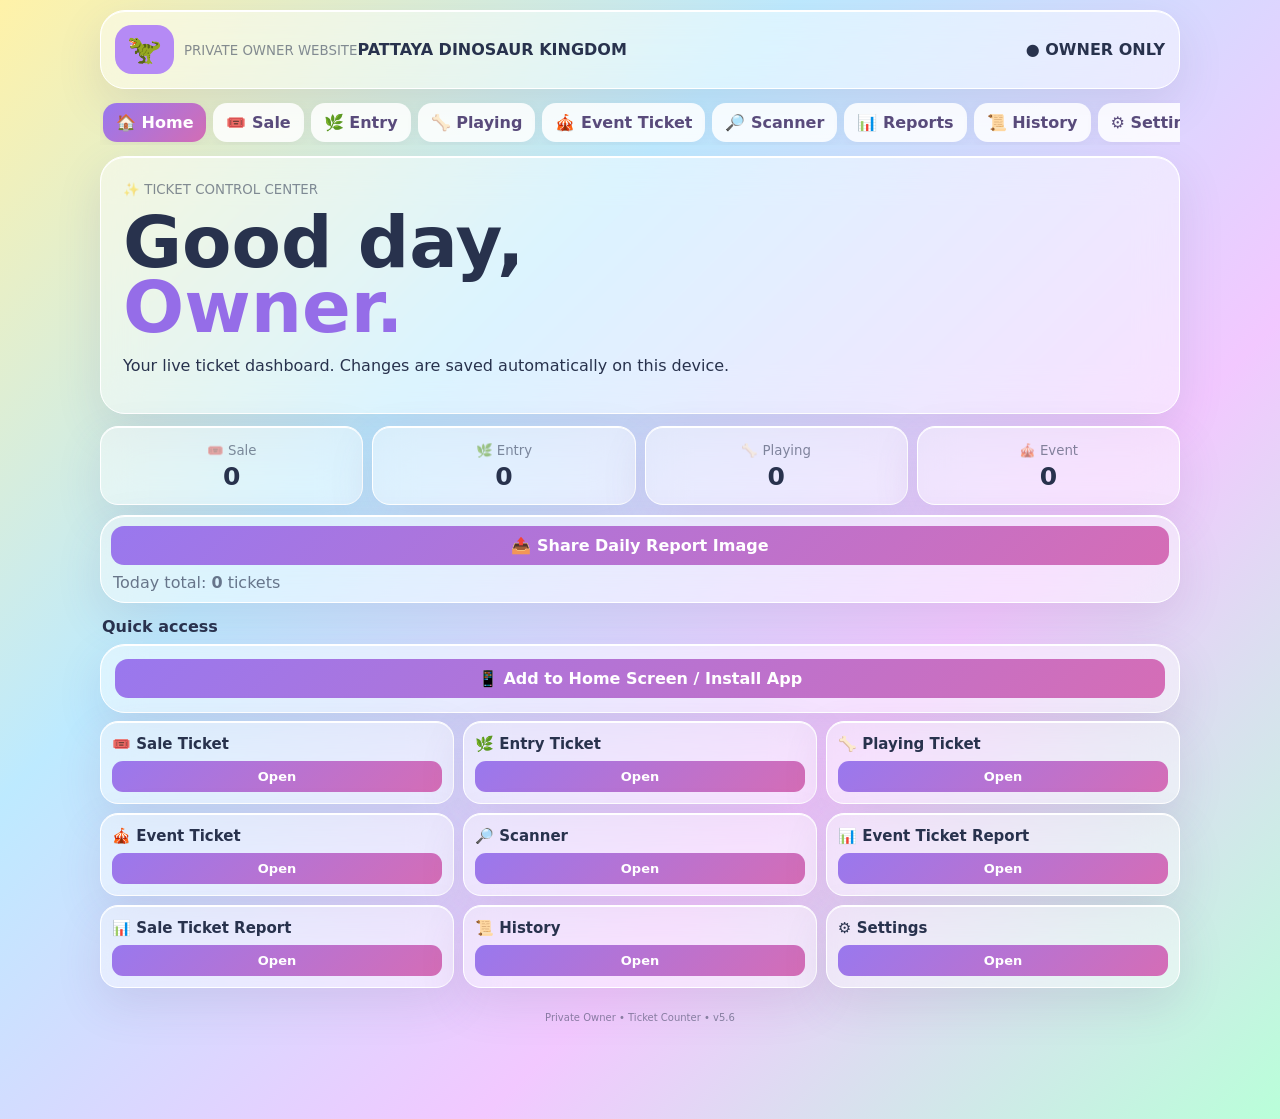
==== index.html @ d46064bf "Add files via upload" ====
<!doctype html><html><head><meta charset="utf-8"><meta name="viewport" content="width=device-width,initial-scale=1"><meta name="theme-color" content="#b79cff"><meta name="mobile-web-app-capable" content="yes"><meta name="apple-mobile-web-app-capable" content="yes"><meta name="apple-mobile-web-app-status-bar-style" content="default"><meta name="apple-mobile-web-app-title" content="Pattaya Owner"><link rel="manifest" href="./manifest.webmanifest?v=5.6"><link rel="icon" type="image/png" sizes="192x192" href="./icon-192.png?v=3.2"><link rel="icon" type="image/png" sizes="512x512" href="./icon-512.png?v=3.2"><link rel="apple-touch-icon" sizes="192x192" href="./icon-192.png?v=3.2"><title>Pattaya Dinosaur Kingdom</title><meta property="og:title" content="Pattaya Dinosaur Kingdom Owner"><meta property="og:description" content="Event Ticket Report"><style>
*{box-sizing:border-box}html{scroll-behavior:smooth}body{margin:0;font-family:system-ui,-apple-system,BlinkMacSystemFont,"Segoe UI",sans-serif;color:#28324d;background:linear-gradient(135deg,#fff2a8,#bdeaff,#f2c8ff,#b9ffd9);min-height:100vh;-webkit-tap-highlight-color:transparent}button,.btn,a,input{touch-action:manipulation}button:active,.btn:active{transform:scale(.98)}main{max-width:1100px;margin:auto;padding:10px}.g{background:#ffffff75;border:1px solid #fff;border-radius:25px;box-shadow:0 16px 45px #66508022,inset 0 1px #fff;backdrop-filter:blur(20px)}header{padding:14px;display:flex;justify-content:space-between;align-items:center}.logo{font-size:28px;background:#b58af5;border-radius:17px;padding:8px 12px}.brand{display:flex;gap:10px;align-items:center}small{opacity:.55}nav{display:flex;gap:7px;overflow:auto;margin:11px 0;scrollbar-width:none;position:sticky;top:7px;z-index:4;padding:3px}nav::-webkit-scrollbar{display:none}nav a,nav button{padding:10px 13px;background:#ffffffd9;border-radius:14px;text-decoration:none;color:#594b7b;font-weight:850;white-space:nowrap;box-shadow:0 4px 14px #66508012}nav a.on{background:linear-gradient(135deg,#9877ef,#d36db4);color:#fff}.hero{padding:22px;margin-bottom:12px}h1{font-size:clamp(40px,7vw,72px);line-height:.9;margin:12px 0}h1 span{color:#956de8}.grid{display:grid;grid-template-columns:repeat(3,1fr);gap:11px}.card,.ticket{padding:14px}.home-grid{display:grid;grid-template-columns:repeat(3,1fr);gap:9px}.home-grid .card{padding:11px;border-radius:18px}.home-grid h3{font-size:15px;line-height:1.2;margin:2px 0 8px}.home-grid .btn{width:100%;text-align:center;padding:8px 7px;font-size:13px;border-radius:11px}.home-share{padding:10px!important;margin-top:9px!important}.tickets{display:grid;grid-template-columns:repeat(3,1fr);gap:11px}.pic{border-radius:18px;overflow:hidden;background:#fff9;display:flex;justify-content:center;align-items:center;font-size:50px}.pic img{width:100%;height:auto;max-height:none;display:block;object-fit:contain}input,button{font:inherit}input{width:100%;border:0;border-radius:12px;padding:11px;background:#fff9;margin:6px 0}button,.btn{border:0;border-radius:13px;padding:10px 14px;background:linear-gradient(135deg,#9978ee,#d56db6);color:#fff;font-weight:850;cursor:pointer;display:inline-block;text-decoration:none}.total{padding:16px;margin:12px 0;display:flex;justify-content:space-between;font-size:19px;font-weight:900}footer{padding:24px 5px 86px;font-size:10px;opacity:.5;text-align:center}.stat-grid{display:grid;grid-template-columns:repeat(4,1fr);gap:9px;margin:10px 0}.stat{padding:13px;border-radius:18px;text-align:center}.stat b{display:block;font-size:25px;margin-top:3px}.quick-title{margin:14px 2px 8px;font-weight:900}.muted{opacity:.65}.toast{position:fixed;left:50%;bottom:76px;transform:translateX(-50%) translateY(20px);background:#28324d;color:#fff;padding:11px 16px;border-radius:999px;font-weight:800;z-index:20;opacity:0;pointer-events:none;transition:.22s;box-shadow:0 10px 30px #0003}.toast.show{opacity:1;transform:translateX(-50%) translateY(0)}.stepper{display:grid;grid-template-columns:48px 1fr 48px;gap:6px;align-items:center;margin:6px 0}.stepper button{height:44px;padding:0;font-size:24px;border-radius:13px}.stepper input{margin:0;text-align:center;font-weight:850;font-size:18px}.danger{background:linear-gradient(135deg,#e45d72,#c63d63)!important}.secondary{background:#ffffffd9!important;color:#594b7b!important;border:1px solid #ffffff}.data-row{display:flex;gap:8px;align-items:center}.data-row>*{flex:1}@media(max-width:700px){.stat-grid{grid-template-columns:repeat(2,1fr)}nav{top:4px}body:after{content:"";position:fixed;left:0;right:0;bottom:0;height:64px;background:#ffffffcc;backdrop-filter:blur(14px);z-index:3;border-top:1px solid #fff}.toast{bottom:78px}}.modal{display:none;position:fixed;inset:0;background:#30204466;align-items:center;justify-content:center;padding:15px;z-index:5}.modal.show{display:flex}.box{padding:18px;width:min(470px,100%)}.preview{max-height:260px;overflow:hidden;border-radius:16px;background:#fff9;margin:6px 0;text-align:center}.preview img{max-width:100%;height:auto;display:block;margin:auto}.acts{display:flex;gap:8px}.acts>*{flex:1}@media(max-width:700px){.tickets,.grid{grid-template-columns:1fr 1fr}.home-grid{grid-template-columns:repeat(2,1fr);gap:8px}}@media(max-width:460px){.tickets,.grid{grid-template-columns:1fr}.home-grid{grid-template-columns:repeat(2,minmax(0,1fr));gap:7px}.home-grid .card{padding:9px}.home-grid h3{font-size:13px}.home-grid .btn{font-size:12px;padding:7px 5px}}
</style></head><body><main><header class="g"><div class="brand"><div class="logo">🦖</div><div><small>PRIVATE OWNER WEBSITE</small><b>PATTAYA DINOSAUR KINGDOM</b></div></div><b>● OWNER ONLY</b></header><div id="app"></div><footer>Private Owner • Ticket Counter • v5.6</footer></main><div id="toast" class="toast"></div>
<div class="modal" id="modal"><div class="box g"><h3>✏️ Edit Ticket</h3><input id="name" placeholder="Ticket name"><input id="price" type="number" min="0" step="1" inputmode="decimal" placeholder="Ticket price (THB)"><div class="preview" id="prev">No image selected</div><input id="file" type="file" accept="image/*"><div class="acts"><button onclick="closeM()">Cancel</button><button onclick="saveM()">Save</button></div></div></div>
<script>
const D={sale:[['Adult','👨'],['Kid','🧒'],['Small','👦'],['VIP','⭐'],['Kids Entry Ticket','🎟️']],entry:[['Adult','👨‍👩‍👦'],['Kid','🧒'],['Small','👦'],['VIP','⭐'],['Kids Entry Ticket','🎟️']],playing:[['50฿ Activity Ticket','🦴',50],['100฿ Activity Ticket','🦖',100],['200฿ Activity Ticket','🥚',200],['Package A','🎁'],['Package B','🎁'],['Promotion Rider','🏍️']]};
function readJSON(key,fallback){try{const v=localStorage.getItem(key);return v?JSON.parse(v):fallback}catch(e){console.warn('Ignoring invalid saved data:',key,e);return fallback}}
let S=readJSON('pdS',{}),M=readJSON('pdM',{}),E=readJSON('pdE',null),H=readJSON('pdH',[]),EC=localStorage.getItem('pdEC')||'';
let LOGIN_AT=localStorage.pdLoginAt||new Date().toISOString();localStorage.pdLoginAt=LOGIN_AT;if(!Array.isArray(E)){E=E&&typeof E==='object'?[E]:[]}E=E.filter(x=>x&&typeof x==='object').map(x=>({name:String(x.name||'Event Ticket'),qty:Math.max(0,Number(x.qty)||0),price:Math.max(0,Number(x.price)||0),img:typeof x.img==='string'?x.img:''}));if(!E.length)E=[{name:'Event Ticket',qty:0,price:0,img:''}];if(!Array.isArray(H))H=[];if(!S||typeof S!=='object'||Array.isArray(S))S={};if(!M||typeof M!=='object'||Array.isArray(M))M={};for(let k in D){if(!S[k]||typeof S[k]!=='object'||Array.isArray(S[k]))S[k]={};if(!M[k]||typeof M[k]!=='object'||Array.isArray(M[k]))M[k]={}}if(!M.playing[0]||!M.playing[0].img)M.playing[0]={...(M.playing[0]||{}),name:(M.playing[0]&&M.playing[0].name)||'50฿ Activity Ticket',img:(M.playing[0]&&M.playing[0].img)||''};
const APP_VERSION='5.6';let APP_META=readJSON('pdAppMeta',{});if(!APP_META||typeof APP_META!=='object')APP_META={};APP_META.version=APP_VERSION;APP_META.updatedAt=new Date().toISOString();localStorage.pdAppMeta=JSON.stringify(APP_META);if(!localStorage.pdReportDate)localStorage.pdReportDate=new Date().toISOString().slice(0,10);for(let k of ['sale','entry','playing']){D[k].forEach((x,n)=>{M[k][n]=M[k][n]||{};if(M[k][n].price==null&&x[2]!=null)M[k][n].price=Math.max(0,Number(x[2])||0)})}
const APP=document.getElementById('app');
const SUPABASE_URL='https://mwctmwcdhlbowrovdluw.supabase.co';
const SUPABASE_PUBLISHABLE_KEY='sb_publishable_UbkUEnXxenkntKZ3J8LOyw_ropEBYNk';
const REPORT_BUCKET='report-share';
let t,i;
function go(p){
  const allowed=['home','sale','entry','playing','event','scanner','report','event-report','sale-report','history','settings'];
  if(!allowed.includes(p)) p='home';
  history.pushState({page:p},'', '#'+p);
  render();
}
function openEvent(){ go('event'); return false; }
function db(){localStorage.pdS=JSON.stringify(S);localStorage.pdM=JSON.stringify(M);localStorage.pdE=JSON.stringify(E);localStorage.pdH=JSON.stringify(H);localStorage.pdEC=EC;localStorage.pdLastSaved=new Date().toISOString();APP_META.version=APP_VERSION;APP_META.updatedAt=new Date().toISOString();localStorage.pdAppMeta=JSON.stringify(APP_META)}
function saveSafetySnapshot(reason){try{const snap={version:APP_VERSION,reason,createdAt:new Date().toISOString(),S,M,E,H,EC,ownerGmail:localStorage.pdOwnerGmail||'',reportDate:localStorage.pdReportDate||''};localStorage.pdSafetyBackup=JSON.stringify(snap);localStorage.pdSafetyBackupAt=snap.createdAt;return true}catch(e){console.warn('Safety snapshot failed',e);return false}}
function restoreSafetySnapshot(){try{const d=JSON.parse(localStorage.pdSafetyBackup||'null');if(!d||!d.S||!d.M)throw Error('No safety backup');if(!confirm('Restore the last safety backup? Current data will first be backed up.'))return;saveSafetySnapshot('before-restore');S=d.S;M=d.M;E=Array.isArray(d.E)?d.E:[];H=Array.isArray(d.H)?d.H:[];EC=String(d.EC||'');if(d.ownerGmail)localStorage.pdOwnerGmail=String(d.ownerGmail);if(d.reportDate)localStorage.pdReportDate=String(d.reportDate);db();toast('↩️ Last safety backup restored');setTimeout(render,400)}catch(e){alert('No usable safety backup is available yet.')}}
function setReportDate(v){let d=String(v||'').trim();if(!/^\d{4}-\d{2}-\d{2}$/.test(d))d=new Date().toISOString().slice(0,10);localStorage.pdReportDate=d;toast('📅 Report date updated');render()}
function reportDateISO(){return localStorage.pdReportDate||new Date().toISOString().slice(0,10)}
function reportDateThai(){let d=new Date(reportDateISO()+'T00:00:00');if(Number.isNaN(d.getTime()))d=new Date();return String(d.getDate()).padStart(2,'0')+'.'+String(d.getMonth()+1).padStart(2,'0')+'.'+String((d.getFullYear()+543)%100).padStart(2,'0')}function total(k){return Object.values(S[k]).reduce((a,b)=>a+(+b||0),0)}function nav(a){return '<nav>'+[['home','🏠 Home'],['sale','🎟️ Sale'],['entry','🌿 Entry'],['playing','🦴 Playing'],['event','🎪 Event Ticket'],['scanner','🔎 Scanner'],['report','📊 Reports'],['history','📜 History'],['settings','⚙️ Settings']].map(x=>`<a class="${a==x[0]?'on':''}" href="#${x[0]}" data-go="${x[0]}">${x[1]}</a>`).join('')+`<button type="button" onclick="shareCurrentReport()">📤 Share Report</button></nav>`}
function hero(x,h,p){return `<section class="hero g"><small>${x}</small><h1>${h}</h1><p>${p}</p></section>`}
function page(k){
 let h=k=='sale'?'Sale<br><span>Tickets.</span>':k=='entry'?'Entry<br><span>Tickets.</span>':'Playing<br><span>Tickets.</span>';
 let extra=k=='sale'?`<section class="card g" style="margin-top:11px"><h3>📊 Sale Ticket Report</h3><p>Create and share the Sale Ticket report separately.</p><button onclick="go('sale-report')">Open Sale Ticket Report</button></section>`:'';
 APP.innerHTML=nav(k)+hero(k.toUpperCase(),h,'Enter quantity and ticket price. Changes are saved automatically on this device.')+'<div class="tickets" id="list"></div><div class="total g"><span>Total Tickets</span><b id="tot"></b></div><div class="total g"><span>Total Amount</span><b id="amt">0 ฿</b></div>'+extra;
 document.getElementById('list').innerHTML=D[k].map((x,n)=>{let m=M[k][n]||{},price=m.price!=null?Math.max(0,Number(m.price)||0):Math.max(0,Number(x[2])||0),qty=Math.max(0,Number(S[k][n])||0);return `<article class="ticket g"><div class="pic">${m.img?`<img src="${m.img}">`:x[1]}</div><small>${x[0]}</small><h3>${m.name||x[0]}</h3><label class="muted" style="display:block;font-size:12px;font-weight:800">PRICE / TICKET (THB)</label><input class="ticket-price" type="number" min="0" step="1" inputmode="decimal" value="${price}" data-i="${n}" placeholder="Enter price"><label class="muted" style="display:block;font-size:12px;font-weight:800">QUANTITY</label><input class="ticket-qty" type="number" min="0" step="1" inputmode="numeric" value="${qty}" data-i="${n}" placeholder="Enter quantity"><div class="card g" style="padding:9px;margin:7px 0;background:#fff8"><span class="muted">TOTAL</span> <b class="row-total">${(qty*price).toLocaleString()} ฿</b></div><button onclick="edit('${k}',${n})">✏️ Edit Name / Image</button></article>`}).join('');
 const updateTotals=()=>{let tq=0,ta=0;D[k].forEach((x,n)=>{let q=Math.max(0,Number(S[k][n])||0),p=Math.max(0,Number(M[k][n]&&M[k][n].price!=null?M[k][n].price:x[2])||0);tq+=q;ta+=q*p;let card=document.getElementById('list').children[n];if(card){let r=card.querySelector('.row-total');if(r)r.textContent=(q*p).toLocaleString()+' ฿'}});document.getElementById('tot').textContent=tq;document.getElementById('amt').textContent=ta.toLocaleString()+' ฿';db()};
 document.getElementById('list').querySelectorAll('.ticket-qty').forEach(q=>q.oninput=()=>{let n=+q.dataset.i;S[k][n]=Math.max(0,Number(q.value)||0);updateTotals()});
 document.getElementById('list').querySelectorAll('.ticket-price').forEach(q=>q.oninput=()=>{let n=+q.dataset.i;M[k][n]=M[k][n]||{};M[k][n].price=Math.max(0,Number(q.value)||0);updateTotals()});
 updateTotals();
 APP.insertAdjacentHTML('beforeend','<section class="card g" style="margin-top:11px"><button onclick="shareReportImage('+JSON.stringify(k)+')">📤 Share Report Image</button></section>')
}
function addEvent(){t='event';i=-1;document.getElementById('name').value='';document.getElementById('price').value='';document.getElementById('prev').textContent='No image selected';document.getElementById('file').value='';document.getElementById('modal').classList.add('show')}
function deleteEvent(n){if(!E[n])return;if(confirm('Delete this Event Ticket?')){E.splice(n,1);if(!E.length)E=[{name:'Event Ticket',qty:0,price:0,img:''}];db();eventPage()}}
function saveCenter(){let el=document.getElementById('eventCenter');EC=el?el.value.trim():'';db();alert('Event Location saved');eventPage()}
function eventPage(){
  const safeEC=String(EC||'').replace(/&/g,'&amp;').replace(/</g,'&lt;').replace(/>/g,'&gt;').replace(/"/g,'&quot;');
  APP.innerHTML=nav('event')+`<section class="card g" style="margin:12px 0"><h3>📍 Event Location / Center</h3><input id="eventCenter" value="${safeEC}" placeholder="Enter event location / center"><button onclick="saveCenter()">💾 Save Location</button></section>`+hero('🎪 EVENT TICKET','Event<br><span>Tickets.</span>','Manage your event tickets and quantities below.')+`<section class="card g" style="margin:0 0 12px"><h3>📊 Event Ticket Report</h3><p>View and share only the Event Ticket report.</p><a class="btn" href="#event-report" data-go="event-report">📊 Open Event Ticket Report</a></section><div class="tickets" id="list"></div><div class="total g"><span>Total Event Tickets</span><b id="tot">0</b></div><div class="total g"><span>Total Event Amount</span><b id="eventAmount">0 ฿</b></div><div style="display:grid;grid-template-columns:1fr 1fr;gap:10px;margin:11px 0"><button onclick="addEvent()">＋ Add Event Ticket</button><button onclick="go('event-report')">📊 Event Ticket Report</button><button onclick="shareReportImage('event')">📤 Share Event Report to Social</button><button class="secondary" onclick="shareReportImage('event')">🖼️ Other Social Share</button><button onclick="downloadReportImage('event')">⬇️ Save Event Report Image</button></div>`;
  const l=document.getElementById('list'),tt=document.getElementById('tot');
  if(!l||!tt)return;
  l.innerHTML=E.map((x,n)=>{
    const qty=Math.max(0,Math.floor(Number(x.qty)||0)),price=Math.max(0,Number(x.price)||0),amount=qty*price;
    const safeName=String(x.name||'Event Ticket').replace(/&/g,'&amp;').replace(/</g,'&lt;').replace(/>/g,'&gt;').replace(/"/g,'&quot;');
    return `<article class="ticket g" data-event-card="${n}"><div class="pic">${x.img?`<img src="${x.img}" alt="${safeName}">`:'🎪'}</div><small>Event Ticket</small><h3>${safeName}</h3>
      <label class="muted" style="display:block;font-size:12px;font-weight:800">PRICE / TICKET (THB)</label>
      <div class="stepper"><button type="button" aria-label="Decrease price" onclick="changeEventPrice(${n},-10)">−</button><input class="event-price" type="number" min="0" step="1" inputmode="decimal" value="${price}" data-price="${n}" aria-label="Price per ticket"><button type="button" aria-label="Increase price" onclick="changeEventPrice(${n},10)">＋</button></div>
      <small class="muted">Price buttons change by 10 THB. You can also type a price directly.</small>
      <label class="muted" style="display:block;font-size:12px;font-weight:800;margin-top:8px">QUANTITY</label>
      <div class="stepper"><button type="button" aria-label="Decrease quantity" onclick="changeEventQty(${n},-1)">−</button><input class="event-qty" type="number" min="0" step="1" inputmode="numeric" value="${qty}" data-qty="${n}" aria-label="Quantity"><button type="button" aria-label="Increase quantity" onclick="changeEventQty(${n},1)">＋</button></div>
      <div class="card g" style="padding:9px;margin:7px 0;background:#fff8"><span class="muted">TOTAL</span> <b class="event-row-total">${amount.toLocaleString()} ฿</b></div>
      <div style="display:flex;gap:8px;flex-wrap:wrap"><button onclick="edit('event',${n})">✏️ Edit Name / Image</button><button class="danger" onclick="deleteEvent(${n})">🗑️ Delete</button></div></article>`
  }).join('');

  window.updateEventTotals=function(){
    const totalQty=E.reduce((a,x)=>a+Math.max(0,Math.floor(Number(x.qty)||0)),0);
    const totalAmount=E.reduce((a,x)=>a+Math.max(0,Number(x.qty)||0)*Math.max(0,Number(x.price)||0),0);
    tt.textContent=totalQty;
    const old=document.getElementById('eventAmount');if(old)old.textContent=totalAmount.toLocaleString()+' ฿';
    E.forEach((x,n)=>{const card=l.children[n];if(!card)return;const q=Math.max(0,Math.floor(Number(x.qty)||0)),p=Math.max(0,Number(x.price)||0),a=q*p;const totalEl=card.querySelector('.event-row-total');if(totalEl)totalEl.textContent=a.toLocaleString()+' ฿';const qi=card.querySelector('.event-qty');if(qi&&document.activeElement!==qi)qi.value=q;const pi=card.querySelector('.event-price');if(pi&&document.activeElement!==pi)pi.value=p});
    db();
  };
  window.changeEventQty=function(n,delta){if(!E[n])return;E[n].qty=Math.max(0,Math.floor(Number(E[n].qty)||0)+(delta||0));updateEventTotals();toast((delta>0?'＋':'−')+' Quantity updated');};
  window.changeEventPrice=function(n,delta){if(!E[n])return;E[n].price=Math.max(0,(Number(E[n].price)||0)+(delta||0));updateEventTotals();toast((delta>0?'＋':'−')+' Price updated');};
  l.querySelectorAll('.event-qty').forEach(q=>q.oninput=()=>{const n=+q.dataset.qty;if(!E[n])return;E[n].qty=Math.max(0,Math.floor(Number(q.value)||0));updateEventTotals()});
  l.querySelectorAll('.event-price').forEach(q=>q.oninput=()=>{const n=+q.dataset.price;if(!E[n])return;E[n].price=Math.max(0,Number(q.value)||0);updateEventTotals()});
  updateEventTotals();
}

function edit(k,n){t=k;i=n;let x=k=='event'?E[n]:D[k][n],m=k=='event'?x:(M[k][n]||{});document.getElementById('name').value=m.name||x[0];document.getElementById('price').value=k==='event'?(m.price||0):'';document.getElementById('prev').innerHTML=m.img?`<img src="${m.img}">`:'No image selected';document.getElementById('file').value='';document.getElementById('modal').classList.add('show')}function closeM(){document.getElementById('modal').classList.remove('show')}document.getElementById('file').onchange=()=>{let f=document.getElementById('file').files[0];if(!f)return;let r=new FileReader;r.onload=()=>{let im=new Image;im.onload=()=>{let s=Math.min(1,900/Math.max(im.width,im.height)),c=document.createElement('canvas');c.width=im.width*s;c.height=im.height*s;c.getContext('2d').drawImage(im,0,0,c.width,c.height);document.getElementById('prev').innerHTML=`<img src="${c.toDataURL('image/jpeg',.78)}">`};im.src=r.result};r.readAsDataURL(f)};function saveM(){let nm=document.getElementById('name').value.trim()||'Event Ticket',pv=document.getElementById('prev').querySelector('img'),im=pv?pv.src:'';if(t=='event'){if(i<0)E.push({name:nm,qty:0,price:Math.max(0,Number(document.getElementById('price').value)||0),img:im});else E[i]={...E[i],name:nm,price:Math.max(0,Number(document.getElementById('price').value)||0),img:im}}else M[t][i]={...(M[t][i]||{}),name:nm,price:Math.max(0,Number(document.getElementById('price').value)||0),img:im};db();closeM();render()}
function calcScan(){let av=document.getElementById('a').value,bv=document.getElementById('b').value;document.getElementById('res').textContent=(+bv>=+av&&av&&bv)?(+bv-+av+1)+' Tickets Sold':'Enter valid numbers'}function scanner(){APP.innerHTML=nav('scanner')+hero('🔎 SCANNER','Ticket<br><span>Scanner.</span>','Start and Last numbers are counted inclusively.')+'<section class=\"card g\"><div class=\"grid\"><input id=\"a\" placeholder=\"Start 0001\"><input id=\"b\" placeholder=\"Last 0020\"></div><button onclick=\"calcScan()\">Calculate</button><h3 id=\"res\">0 Tickets Sold</h3></section>'}function toast(msg){let el=document.getElementById('toast');if(!el)return;el.textContent=msg;el.classList.add('show');clearTimeout(window.__toast);window.__toast=setTimeout(()=>el.classList.remove('show'),2200)}
function makeDailySnapshot(){let amounts={sale:0,entry:0,playing:0,event:0};for(let k of ['sale','entry','playing'])D[k].forEach((x,n)=>{let q=Number(S[k][n]||0),p=M[k][n]&&M[k][n].price!=null?Number(M[k][n].price):Number(x[2]||0);amounts[k]+=Math.max(0,q)*Math.max(0,p)});amounts.event=E.reduce((a,x)=>a+Math.max(0,Number(x.qty)||0)*Math.max(0,Number(x.price)||0),0);return {sale:total('sale'),entry:total('entry'),playing:total('playing'),event:E.reduce((a,x)=>a+(+x.qty||0),0),amounts,eventDetails:E.map(x=>({name:x.name,qty:+x.qty||0,price:+x.price||0})),location:EC,dateISO:reportDateISO(),dateThai:reportDateThai(),d:new Date().toLocaleString()}}
function saveToday(){saveSafetySnapshot('before-daily-close');let snap=makeDailySnapshot();H.unshift(snap);db();toast('✅ Daily close saved safely to History');render()}
function saveAndReset(){if(!confirm('Save today to History and reset counters? Existing data will be backed up first.'))return;saveSafetySnapshot('before-save-and-reset');H.unshift(makeDailySnapshot());for(let k in S)S[k]={};E.forEach(x=>x.qty=0);db();toast('✅ Day closed and counters reset');render()}
function exportBackup(){saveSafetySnapshot('manual-backup');let data={version:APP_VERSION,exportedAt:new Date().toISOString(),S,M,E,H,EC,ownerGmail:localStorage.pdOwnerGmail||'',reportDate:reportDateISO()};let blob=new Blob([JSON.stringify(data,null,2)],{type:'application/json'}),a=document.createElement('a');a.href=URL.createObjectURL(blob);a.download='Pattaya-Dinosaur-Kingdom-Backup-'+new Date().toISOString().slice(0,10)+'.json';document.body.appendChild(a);a.click();a.remove();setTimeout(()=>URL.revokeObjectURL(a.href),1000);toast('⬇️ Backup downloaded')}
function importBackup(input){let f=input.files&&input.files[0];if(!f)return;let r=new FileReader();r.onload=()=>{try{let d=JSON.parse(r.result);if(!d||typeof d!=='object'||!d.S||!d.M)throw Error('Invalid backup');saveSafetySnapshot('before-import');S=d.S;M=d.M;E=Array.isArray(d.E)?d.E:[];H=Array.isArray(d.H)?d.H:[];EC=String(d.EC||'');if(d.ownerGmail)localStorage.pdOwnerGmail=String(d.ownerGmail);if(d.reportDate)localStorage.pdReportDate=String(d.reportDate);db();toast('✅ Backup restored safely');setTimeout(render,500)}catch(e){alert('This backup file is not valid.')}input.value=''};r.readAsText(f)}
function resetCounters(){if(!confirm('Reset counters? A safety backup will be created first.'))return;saveSafetySnapshot('before-reset');for(let k in S)S[k]={};E.forEach(x=>x.qty=0);db();toast('🗑️ Counters reset. Safety backup created.');render()}
function currentReportText(){
 let p=(location.hash||'#home').slice(1)||'home',now=reportDateISO();
 let labels={home:'Home',sale:'Sale Ticket',entry:'Entry Ticket',playing:'Playing Ticket',event:'Event Ticket',scanner:'Scanner',report:'Reports',history:'History',settings:'Settings','event-report':'Event Ticket Report','sale-report':'Sale Ticket Report'};
 if(p==='event-report')return eventReportText();
 if(p==='sale-report')return saleReportText();
 let lines=['PATTAYA DINOSAUR KINGDOM',(labels[p]||'Owner Page')+' REPORT','Date: '+now];
 if(p==='sale'||p==='entry'||p==='playing')lines.push('Tickets: '+total(p));
 else if(p==='event')lines.push('Event Tickets: '+E.reduce((a,x)=>a+(+x.qty||0),0),'Event Center: '+(EC||'Not set'));
 else if(p==='home')lines.push('Sale Tickets: '+total('sale'),'Entry Tickets: '+total('entry'),'Playing Tickets: '+total('playing'),'Event Tickets: '+E.reduce((a,x)=>a+(+x.qty||0),0));
 else lines.push('Page: '+(labels[p]||'Owner Page'));
 lines.push('','Thank you - Pattaya Dinosaur Kingdom');
 return lines.join('\n');
}
async function shareCurrentReport(){
 let text=currentReportText(),url=location.href;
 if(navigator.share){try{await navigator.share({title:'Pattaya Dinosaur Kingdom Report',text,url});return}catch(e){if(e&&e.name==='AbortError')return}}
 try{await navigator.clipboard.writeText(text+'\n\n'+url);alert('Report copied. Paste it into LINE, Messenger, WhatsApp, Telegram, Facebook or another Social app.')}catch(e){prompt('Copy this Report:',text+'\n\n'+url)}
}
function reportText(){
 let now=reportDateThai();
 let center=EC?String(EC).trim():'';
 let lines=['PATTAYA DINOSAUR KINGDOM','DAILY TICKET SALES REPORT','Date: '+now];
 if(center)lines.push('Event Location / Center: '+center);
 lines.push('','Sale Tickets: '+total('sale'),'Entry Tickets: '+total('entry'),'Playing Tickets: '+total('playing'),'Event Tickets: '+E.reduce((a,x)=>a+(+x.qty||0),0),'Playing : '+playing()+'฿');
 lines.push('','Thank you - Pattaya Dinosaur Kingdom');
 return lines.join('\n')
}
function reportUrl(){return location.href.split('#')[0]}
function enc(x){return encodeURIComponent(String(x))}
async function shareReport(){
 let text=reportText(), url=reportUrl();
 if(navigator.share){
   try{await navigator.share({title:'Pattaya Dinosaur Kingdom - Daily Report',text:text,url:url});return}catch(e){if(e&&e.name==='AbortError')return}
 }
 try{await navigator.clipboard.writeText(text);alert('Report copied. Choose a Social app below and paste the report if needed.')}catch(e){prompt('Copy this report:',text)}
}
function shareSocial(type){
 let text=reportText(),url=reportUrl(),u='';
 if(type==='facebook')u='https://www.facebook.com/sharer/sharer.php?u='+enc(url)+'&quote='+enc(text);
 if(type==='line'){shareReportImage('event');return}
 if(type==='telegram')u='https://t.me/share/url?url='+enc(url)+'&text='+enc(text);
 if(type==='whatsapp')u='https://wa.me/?text='+enc(text+'\n'+url);
 if(type==='x')u='https://twitter.com/intent/tweet?text='+enc(text)+'&url='+enc(url);
 if(type==='email')u='mailto:?subject='+enc('Pattaya Dinosaur Kingdom - Daily Report')+'&body='+enc(text+'\n\n'+url);
 if(type==='sms')u='sms:?body='+enc(text+'\n'+url);
 if(u)window.open(u,'_blank','noopener,noreferrer')
}
function downloadReport(){
 let blob=new Blob([reportText()],{type:'text/plain;charset=utf-8'}),a=document.createElement('a');
 a.href=URL.createObjectURL(blob);a.download='Pattaya-Dinosaur-Kingdom-Report-'+new Date().toISOString().slice(0,10)+'.txt';document.body.appendChild(a);a.click();a.remove();setTimeout(()=>URL.revokeObjectURL(a.href),1000)
}
function report(){
 APP.innerHTML=nav('report')+hero('📊 REPORTS','Ticket<br><span>Reports.</span>','Choose a separate report page below.')+
 `<section class="grid"><div class="card g"><h3>🎪 Event Ticket Report</h3><p>Event ticket quantity, location and sharing.</p><a class="btn" href="#event-report" data-go="event-report">Open Event Ticket Report</a></div><div class="card g"><h3>🎟️ Sale Ticket Report</h3><p>Sale ticket quantities and sharing.</p><button onclick="go('sale-report')">Open Sale Ticket Report</button></div></section>`
}
function reportThaiDate(){
 let d=new Date(),dd=String(d.getDate()).padStart(2,'0'),mm=String(d.getMonth()+1).padStart(2,'0'),yy=String((d.getFullYear()+543)%100).padStart(2,'0');
 return dd+'.'+mm+'.'+yy;
}
function eventReportText(){
 let center=EC?String(EC).trim():'';
 let totalEvent=E.reduce((a,x)=>a+(+x.qty||0),0);
 let totalAmount=E.reduce((a,x)=>a+(Math.max(0,Number(x.qty)||0)*Math.max(0,Number(x.price)||0)),0);
 let lines=['ขออนุญาตรายงานสรุปบัตรกิจกรรม'];
 if(center)lines.push('เฉพาะกิจคิงดอม : '+center);
 lines.push('','วันที่ '+reportThaiDate(),'');
 E.forEach(x=>{
   let q=Math.max(0,Number(x.qty)||0),p=Math.max(0,Number(x.price)||0),t=q*p;
   if(q>0||p>0)lines.push(String(x.name||'Event Ticket')+' - '+q+' ใบ | '+(p>0?t.toLocaleString()+' บาท':'ยังไม่กำหนดราคา'));
 });
 lines.push('','รวมยอด '+totalEvent+' ใบครับ');
 if(totalAmount>0)lines.push('รวมเป็นเงิน '+totalAmount.toLocaleString()+' บาทครับ');
 return lines.join('\n');
}
function saleReportText(){
 let now=new Date().toLocaleString();
 let lines=['PATTAYA DINOSAUR KINGDOM','SALE TICKET REPORT','Date: '+now];
 lines.push('','Sale Tickets: '+total('sale'),'','Thank you - Pattaya Dinosaur Kingdom');
 return lines.join('\n')
}
function reportUrl(){return location.href.split('#')[0]}
function enc(x){return encodeURIComponent(String(x))}
async function shareReportText(text,title){
 let url=reportUrl();
 if(navigator.share){try{await navigator.share({title:title,text:text,url:url});return}catch(e){if(e&&e.name==='AbortError')return}}
 try{await navigator.clipboard.writeText(text);alert('Report copied. Choose a Social app below and paste the report if needed.')}catch(e){prompt('Copy this report:',text)}
}
function shareSocialText(type,text,title){
 let url=reportUrl(),u='';
 if(type==='facebook')u='https://www.facebook.com/sharer/sharer.php?u='+enc(url)+'&quote='+enc(text);
 if(type==='line'){shareReportImage('event');return}
 if(type==='telegram')u='https://t.me/share/url?url='+enc(url)+'&text='+enc(text);
 if(type==='whatsapp')u='https://wa.me/?text='+enc(text+'\n'+url);
 if(type==='x')u='https://twitter.com/intent/tweet?text='+enc(text)+'&url='+enc(url);
 if(type==='email')u='mailto:?subject='+enc(title)+'&body='+enc(text+'\n\n'+url);
 if(type==='sms')u='sms:?body='+enc(text+'\n'+url);
 if(u)window.open(u,'_blank','noopener,noreferrer')
}
function downloadReportText(text,prefix){
 let blob=new Blob([text],{type:'text/plain;charset=utf-8'}),a=document.createElement('a');
 a.href=URL.createObjectURL(blob);a.download=prefix+'-'+new Date().toISOString().slice(0,10)+'.txt';document.body.appendChild(a);a.click();a.remove();setTimeout(()=>URL.revokeObjectURL(a.href),1000)
}

function escCanvas(s){return String(s==null?'':s)}
function imgDataForTicket(kind,n){
 let m=M[k]&&M[k][n]||{};
 return (m.img&&String(m.img))||'';
}
function ticketRowsForReport(kind){
 let rows=[];
 if(kind==='event'){
   E.forEach((x,n)=>rows.push({name:String(x.name||'Event Ticket'),qty:Math.max(0,Number(x.qty)||0),price:Math.max(0,Number(x.price)||0),img:String(x.img||'')}));
 }else{
   let arr=D[k]||[];
   arr.forEach((x,n)=>{
     let m=M[k]&&M[k][n]||{};
     rows.push({name:String(m.name||x[0]||'Ticket'),qty:Math.max(0,Number(S[k]&&S[k][n]||0)),price:m.price!=null?Math.max(0,Number(m.price)||0):x[2]!=null?Math.max(0,Number(x[2])||0):0,img:imgDataForTicket(k,n)});
   });
 }
 return rows;
}
function reportKindTitle(kind){
 if(kind==='event')return 'EVENT TICKET REPORT';
 if(kind==='sale')return 'SALE TICKET REPORT';
 if(kind==='entry')return 'ENTRY TICKET REPORT';
 if(kind==='playing')return 'PLAYING TICKET REPORT';
 return 'TICKET SALES REPORT';
}
function reportLoginDate(){
 return new Date().toLocaleDateString('en-GB',{day:'2-digit',month:'2-digit',year:'numeric'});
}
function reportLocation(){
 return String(EC||'').trim()||'Not set';
}
function roundRect(ctx,x,y,w,h,r){
 ctx.beginPath();ctx.moveTo(x+r,y);ctx.arcTo(x+w,y,x+w,y+h,r);ctx.arcTo(x+w,y+h,x,y+h,r);ctx.arcTo(x,y+h,x,y,r);ctx.arcTo(x,y,x+w,y,r);ctx.closePath();
}
function fitText(ctx,txt,maxWidth,font){
 ctx.font=font;
 let s=String(txt);
 if(ctx.measureText(s).width<=maxWidth)return s;
 while(s.length>3&&ctx.measureText(s+'…').width>maxWidth)s=s.slice(0,-1);
 return s+'…';
}
function loadReportImage(src){
 return new Promise(resolve=>{
   if(!src)return resolve(null);
   let im=new Image();im.onload=()=>resolve(im);im.onerror=()=>resolve(null);im.src=src;
 });
}
async function buildEventTemplateImage(rows){
 const W=1024,H=1536;
 const c=document.createElement('canvas');c.width=W;c.height=H;const ctx=c.getContext('2d');
 const template=await loadReportImage('report-template-event.png');
 if(!template) return null;
 ctx.drawImage(template,0,0,W,H);
 function box(x,y,w,h,fill='rgba(255,255,255,.94)'){ctx.fillStyle=fill;ctx.fillRect(x,y,w,h)}
 function txt(v,x,y,font='700 28px system-ui',fill='#102d63',align='left'){ctx.fillStyle=fill;ctx.font=font;ctx.textAlign=align;ctx.textBaseline='middle';ctx.fillText(String(v),x,y)}
 function fit(v,max,font){ctx.font=font;let s=String(v??'');while(s.length>2&&ctx.measureText(s).width>max)s=s.slice(0,-1);return s}
 function drawImageContain(im,x,y,w,h){if(!im)return;const sc=Math.min(w/im.width,h/im.height),dw=im.width*sc,dh=im.height*sc;ctx.drawImage(im,x+(w-dw)/2,y+(h-dh)/2,dw,dh)}
 const center=reportLocation();
 box(575,118,375,76,'#dff2ff');
 txt(fit(center,315,'800 30px system-ui'),760,155,'800 30px system-ui','#102d63','center');
 box(320,240,410,86,'#ffe0ea');
 txt('📅',385,285,'46px sans-serif','#e6324f','center');
 txt(reportDateThai(),530,285,'900 42px system-ui','#102d63','center');
 const x0=31,y0=418,rowH=102,w=958;
 box(x0,y0,w,rowH*6,'#ffffff');
 ctx.strokeStyle='#d2d8df';ctx.lineWidth=1;
 [132,539,739,989].forEach(x=>{ctx.beginPath();ctx.moveTo(x,y0);ctx.lineTo(x,y0+rowH*6);ctx.stroke()});
 for(let r=0;r<=6;r++){ctx.beginPath();ctx.moveTo(x0,y0+r*rowH);ctx.lineTo(989,y0+r*rowH);ctx.stroke()}
 const colors=['#1e83dd','#ff7b22','#ed3b9b','#7b57e8','#1aa761','#f39a19'];
 const loaded=await Promise.all(rows.slice(0,6).map(r=>loadReportImage(r.img)));
 for(let i=0;i<6;i++){
   const r=rows[i]||{name:'',qty:0,price:0,img:''};
   const y=y0+i*rowH;
   txt(String(i+1),82,y+rowH/2,'900 34px system-ui',colors[i],'center');
   if(loaded[i]) drawImageContain(loaded[i],145,y+9,125,84);
   const name=fit(r.name,245,'800 28px system-ui');
   if(name) txt(name,288,y+37,'800 27px system-ui','#102d63','left');
   const q=Math.max(0,Number(r.qty)||0),p=Math.max(0,Number(r.price)||0),t=q*p;
   txt(String(q),639,y+rowH/2,'900 36px system-ui','#102d63','center');
   txt(p>0?t.toLocaleString():'—',860,y+rowH/2,'900 34px system-ui',p>0?'#102d63':'#7a8797','center');
 }
 box(285,1052,690,155,'#ffebf2');
 const totalQty=rows.reduce((a,r)=>a+Math.max(0,Number(r.qty)||0),0);
 const totalAmount=rows.reduce((a,r)=>a+(Math.max(0,Number(r.qty)||0)*Math.max(0,Number(r.price)||0)),0);
 txt('รวมยอด',430,1118,'900 42px system-ui','#102d63','center');
 txt(totalQty.toLocaleString(),550,1118,'900 58px system-ui','#e31e2f','center');
 txt('ใบครับ',650,1118,'900 42px system-ui','#102d63','center');
 txt('รวมเป็นเงิน',760,1085,'800 25px system-ui','#102d63','center');
 txt(totalAmount.toLocaleString()+' บาท',760,1138,'900 40px system-ui','#e31e2f','center');
 return c;
}
async function buildReportImage(kind){
 const rows=ticketRowsForReport(kind);
 if(kind==='event' && rows.length<=6){const templated=await buildEventTemplateImage(rows);if(templated)return templated;}
 const W=1080,left=30,cardW=196,gap=12,cols=5,top=620,cardH=385;
 const rowsCount=Math.max(1,Math.ceil(rows.length/cols)),bottom=285;
 const H=Math.max(1680,top+rowsCount*cardH+bottom);const c=document.createElement('canvas');c.width=W;c.height=H;const ctx=c.getContext('2d');
 let bg=ctx.createLinearGradient(0,0,W,H);bg.addColorStop(0,'#bfe9ff');bg.addColorStop(.45,'#f0d8ff');bg.addColorStop(1,'#c9ffe9');ctx.fillStyle=bg;ctx.fillRect(0,0,W,H);
 const headerImg=await loadReportImage('report-header.jpg');
 if(headerImg){const scale=Math.max(W/headerImg.width,300/headerImg.height),dw=headerImg.width*scale,dh=headerImg.height*scale;ctx.save();ctx.beginPath();ctx.rect(0,0,W,300);ctx.clip();ctx.drawImage(headerImg,(W-dw)/2,(300-dh)/2,dw,dh);ctx.restore()}
 function panel(x,y,w,h,r=28,fill='#fff',alpha=.95){ctx.save();ctx.globalAlpha=alpha;ctx.fillStyle=fill;roundRect(ctx,x,y,w,h,r);ctx.fill();ctx.restore()}
 function txt(v,x,y,font,fill='#263653',align='left'){ctx.fillStyle=fill;ctx.font=font;ctx.textAlign=align;ctx.textBaseline='alphabetic';ctx.fillText(String(v),x,y)}
 function div(x,y,h){ctx.fillStyle='rgba(255,255,255,.5)';ctx.fillRect(x,y,2,h)}
 panel(25,315,1030,115,30,'#ffffff',.93);txt('PATTAYA DINOSAUR KINGDOM',540,365,'900 38px system-ui','#263653','center');txt(reportKindTitle(kind),540,410,'900 28px system-ui','#7a4dde','center');ctx.fillStyle='#073d4b';roundRect(ctx,25,445,1030,145,30);ctx.fill();txt('📍  EVENT LOCATION',65,485,'800 21px system-ui','#ffe84a');txt(fitText(ctx,reportLocation(),520,'800 28px system-ui'),65,523,'800 28px system-ui','#fff');txt('Pattaya Dinosaur Kingdom',65,560,'500 18px system-ui','#d9f7ff');div(650,467,102);txt('📅  WEBSITE LOGIN DATE',700,485,'800 21px system-ui','#ffe84a');txt(reportDateThai(),700,523,'800 28px system-ui','#fff');txt(new Date().toLocaleTimeString('en-GB',{hour:'2-digit',minute:'2-digit'}),700,560,'500 18px system-ui','#d9f7ff');
 const loaded=await Promise.all(rows.map(r=>loadReportImage(r.img)));rows.forEach((r,i)=>{const col=i%cols,row=Math.floor(i/cols),x=left+col*(cardW+gap),y=top+row*cardH;panel(x,y,cardW,cardH,22);ctx.fillStyle=['#1c7eea','#f28b20','#e52f91','#744de1','#18a84c'][col%5];roundRect(ctx,x+7,y+7,cardW-14,42,15);ctx.fill();txt(String(i+1),x+25,y+35,'900 20px system-ui','#fff','center');txt(fitText(ctx,r.name,150,'800 17px system-ui'),x+104,y+34,'800 17px system-ui','#fff','center');const im=loaded[i],ix=x+15,iy=y+62,iw=cardW-30,ih=175;panel(ix,iy,iw,ih,14,'#f8f5ff',1);if(im){const scale=Math.min(iw/im.width,ih/im.height),dw=im.width*scale,dh=im.height*scale;ctx.drawImage(im,ix+(iw-dw)/2,iy+(ih-dh)/2,dw,dh)}else txt('🎟️',x+cardW/2,y+165,'62px sans-serif','#7b4de0','center');txt('Ticket Name',x+cardW/2,y+270,'600 17px system-ui','#56627a','center');txt(fitText(ctx,r.name,170,'800 19px system-ui'),x+cardW/2,y+298,'800 19px system-ui','#263653','center');txt('QUANTITY',x+cardW/2,y+326,'700 16px system-ui','#56627a','center');txt(String(r.qty),x+cardW/2,y+349,'900 28px system-ui','#263653','center');if(r.price>0){txt('TOTAL '+(r.qty*r.price).toLocaleString()+' ฿',x+cardW/2,y+379,'800 17px system-ui','#e6338f','center')}});
 const totalQty=rows.reduce((a,r)=>a+r.qty,0),sy=top+rowsCount*cardH+20;panel(25,sy,1030,115,28);txt('TOTAL TICKETS',70,sy+43,'800 22px system-ui','#e6338f');txt(totalQty.toLocaleString(),70,sy+94,'900 50px system-ui','#263653');const totalAmount=rows.reduce((a,r)=>a+(r.qty*r.price),0);txt('TOTAL AMOUNT',500,sy+43,'800 22px system-ui','#e6338f');txt(totalAmount.toLocaleString()+' ฿',500,sy+94,'900 40px system-ui','#263653');const mascotY=sy+140,mascot=await loadReportImage('report-mascot-clean.jpg');panel(25,mascotY,1030,190,28,'#ffffff',.88);if(mascot){const scale=Math.min(470/mascot.width,170/mascot.height),dw=mascot.width*scale,dh=mascot.height*scale;ctx.drawImage(mascot,540,mascotY+10,dw,dh)}txt('✓  Thank you for visiting',60,mascotY+70,'800 30px system-ui','#0d5b68');txt('PATTAYA DINOSAUR KINGDOM',60,mascotY+112,'900 25px system-ui','#263653');txt('We hope you had a great time!',60,mascotY+148,'600 19px system-ui','#53627b');txt('PATTAYA DINOSAUR KINGDOM • REPORT',540,H-35,'700 18px system-ui','#53627b','center');return c;
}

async function shareReportImage(kind){
 const c=await buildReportImage(kind);
 const blob=await new Promise(resolve=>c.toBlob(resolve,'image/png',1));
 if(!blob){alert('Could not create the report image.');return}
 const file=new File([blob],`Pattaya-Dinosaur-Kingdom-${kind}-Report.png`,{type:'image/png'});
 const shareText=kind==='event'?eventReportText():kind==='sale'?saleReportText():reportText();
 // Universal Web Share: no LINE ID, no Social API keys. The generated report image
 // already contains the full report visually, so apps that ignore the text field
 // (such as some LINE Android flows) still receive the complete report image.
 if(navigator.share){
   try{
     if(navigator.canShare && navigator.canShare({files:[file]})){
       await navigator.share({title:'Pattaya Dinosaur Kingdom Report',text:shareText,files:[file]});
       return;
     }
     await navigator.share({title:'Pattaya Dinosaur Kingdom Report',text:shareText});
     return;
   }catch(e){if(e&&e.name==='AbortError')return}
 }
 const a=document.createElement('a');a.href=URL.createObjectURL(blob);a.download=file.name;document.body.appendChild(a);a.click();a.remove();
 setTimeout(()=>URL.revokeObjectURL(a.href),1000);
 try{
   await navigator.clipboard.writeText(shareText);
   alert('Report image saved and report text copied. Open LINE / Facebook / Messenger / Telegram / WhatsApp and share the image.');
 }catch(e){alert('Report image saved.');}
}
function sharePageReport(kind){
 if(kind==='event')return shareReportImage('event');
 if(kind==='sale')return shareReportImage('sale');
 return shareReportImage(kind);
}

function reportButtons(text,title,prefix,kind){
 const btn=kind==='event'?`<button onclick="shareReportImage('event')">📤 Share Event Report to Social</button>`:'';
 return `<section class="card g" style="margin-top:11px"><h3>🖼️ Save / Share Report Image</h3><p>Social app တစ်ခုခုကို Report ပုံကို တစ်ချက်နှိပ်ပြီး Share လုပ်နိုင်ပါတယ်။ Report အချက်အလက်အားလုံးကို ပုံထဲမှာပါပြီးသားဖြစ်ပါတယ်။</p>${btn}<button class="secondary" onclick="shareReportImage('${kind}')">🖼️ Share to Other Social</button><button onclick="downloadReportImage('${kind}')">💾 Save Report Image</button></section>`
}
async function downloadReportImage(kind){
 const c=await buildReportImage(kind),blob=await new Promise(resolve=>c.toBlob(resolve,'image/png',1));
 if(!blob)return;const a=document.createElement('a');a.href=URL.createObjectURL(blob);a.download=`Pattaya-Dinosaur-Kingdom-${kind}-Report.png`;document.body.appendChild(a);a.click();a.remove();setTimeout(()=>URL.revokeObjectURL(a.href),1000);
}
function eventReport(){
 let totalEvent=E.reduce((a,x)=>a+(+x.qty||0),0),totalAmount=E.reduce((a,x)=>a+(Math.max(0,Number(x.qty)||0)*Math.max(0,Number(x.price)||0)),0),center=EC?String(EC).trim():'';
 APP.innerHTML=nav('event-report')+hero('🎪 EVENT TICKET REPORT','Event<br><span>Report.</span>','Only Event Ticket sales are shown on this page.')+
 '<section class="grid"><div class="card g"><small>EVENT TICKETS</small><h2>'+totalEvent+'</h2><p>Total Event Tickets</p></div><div class="card g"><small>TOTAL AMOUNT</small><h2>'+totalAmount.toLocaleString()+' ฿</h2><p>Event Ticket Revenue</p></div><div class="card g"><small>EVENT CENTER</small><h3>'+(center||'Not set')+'</h3><p>📅 '+reportDateThai()+'</p></div></section><section class="card g" style="margin:12px 0"><h3>🎪 Add / Manage Event Tickets</h3><p>Add a new ticket, change ticket name/image, and enter ticket quantities from the Event Ticket page.</p><a class="btn" href="#event" data-go="event">＋ Open Event Ticket & Add Tickets</a></section>'+reportButtons(eventReportText(),'Pattaya Dinosaur Kingdom - Event Ticket Report','Pattaya-Dinosaur-Kingdom-Event-Ticket-Report','event')
}
function saleReport(){
 let totalSale=total('sale');
 APP.innerHTML=nav('sale-report')+hero('🎟️ SALE TICKET REPORT','Sale<br><span>Report.</span>','Only Sale Ticket sales are shown on this page.')+
 '<section class="card g"><small>SALE TICKETS</small><h2>'+totalSale+'</h2><p>Total Sale Tickets</p></section>'+reportButtons(saleReportText(),'Pattaya Dinosaur Kingdom - Sale Ticket Report','Pattaya-Dinosaur-Kingdom-Sale-Ticket-Report','sale')
}
function history(){let sum=H.reduce((a,x)=>a+(+x.s||+x.sale||0)+(+x.e||+x.entry||0)+(+x.p||+x.playing||0)+(+x.v||+x.event||0),0);APP.innerHTML=nav('history')+hero('📜 HISTORY','Ticket<br><span>History.</span>','Saved daily closing records. Old records are kept during upgrades.')+`<section class="stat-grid"><div class="stat card g"><small>Saved Days</small><b>${H.length}</b></div><div class="stat card g"><small>Tickets Recorded</small><b>${sum}</b></div></section><section class="card g">`+(H.length?H.map((x,n)=>{let ev=+x.event||+x.v||0,sl=+x.sale||+x.s||0,en=+x.entry||+x.e||0,pl=+x.playing||+x.p||0,amt=x.amounts?Object.values(x.amounts).reduce((a,b)=>a+(+b||0),0):0;return `<div style="padding:12px 0;border-bottom:1px solid #ffffff88"><b>${x.dateThai||x.d||'Saved record'}</b><br><span class="muted">Sale ${sl} • Entry ${en} • Playing ${pl} • Event ${ev}</span>${amt?`<br><b>Total Amount: ${amt.toLocaleString()} ฿</b>`:''}${x.location?`<br><span class="muted">📍 ${x.location}</span>`:''}</div>`}).join(''):'<p class="muted">No saved records yet. Use Daily Close after finishing the day.</p>')+'</section>'}
function saveOwnerGmail(){let el=document.getElementById('ownerGmail');let v=el?String(el.value||'').trim():'';if(v&&!/^[^\s@]+@gmail\.com$/i.test(v)){alert('Please enter a valid Gmail address.');return}localStorage.pdOwnerGmail=v;alert(v?'Owner Gmail saved.':'Owner Gmail removed.');settings()}
function settings(){let gmail=localStorage.pdOwnerGmail||'',safe=gmail.replace(/&/g,'&amp;').replace(/</g,'&lt;').replace(/>/g,'&gt;').replace(/"/g,'&quot;'),last=localStorage.pdLastSaved?new Date(localStorage.pdLastSaved).toLocaleString():'Not saved yet',safety=localStorage.pdSafetyBackupAt?new Date(localStorage.pdSafetyBackupAt).toLocaleString():'No safety backup yet';APP.innerHTML=nav('settings')+hero('⚙️ SETTINGS','Owner<br><span>Settings.</span>','Application controls, report date and data safety.')+`<section class="grid"><div class="card g" style="grid-column:1/-1"><h3>📅 Report Date</h3><p class="muted">Choose the date printed in Event/Sale reports. This does not change your ticket data.</p><input type="date" value="${reportDateISO()}" onchange="setReportDate(this.value)"><p class="muted" style="margin-bottom:0">Thai report date: <b>${reportDateThai()}</b></p></div><div class="card g" style="grid-column:1/-1"><h3>📍 Event Location / Center</h3><input id="settingsCenter" value="${String(EC||'').replace(/&/g,'&amp;').replace(/</g,'&lt;').replace(/>/g,'&gt;').replace(/"/g,'&quot;')}" placeholder="เช่น เซ็นทรัลพัทยาบีช"><button onclick="EC=document.getElementById('settingsCenter').value.trim();db();toast('📍 Event Location saved');settings()">💾 Save Location</button></div><div class="card g" style="grid-column:1/-1"><h3>📧 Owner Gmail</h3><input id="ownerGmail" type="email" inputmode="email" autocomplete="email" placeholder="owner@gmail.com" value="${safe}"><button onclick="saveOwnerGmail()">🔗 Save Owner Gmail</button></div><div class="card g"><h3>🎪 Event Ticket</h3><a class="btn" href="#event" data-go="event">Open Event Tickets</a></div><div class="card g"><h3>💾 Daily Close</h3><button onclick="saveToday()">Save Today</button><button onclick="saveAndReset()" style="margin-top:7px">Save & Close Day</button><p class="muted">Save & Close creates a safety backup before resetting.</p></div><div class="card g"><h3>🗑️ Reset</h3><button class="danger" onclick="resetCounters()">Reset Counters</button><button class="secondary" onclick="restoreSafetySnapshot()" style="margin-top:7px">↩️ Restore Last Safety Backup</button></div><div class="card g" style="grid-column:1/-1"><h3>🛡️ Backup & Restore</h3><p class="muted">Existing localStorage data is preserved during app upgrades. Export a backup before changing phones or clearing browser data.</p><div class="data-row"><button onclick="exportBackup()">⬇️ Backup Data</button><button class="secondary" onclick="document.getElementById('restoreFile').click()">⬆️ Restore Data</button></div><input id="restoreFile" type="file" accept="application/json" style="display:none" onchange="importBackup(this)"><p class="muted">Last save: <b>${last}</b><br>Last safety backup: <b>${safety}</b></p></div><div class="card g" style="grid-column:1/-1"><h3>📱 App Status</h3><p class="muted">Version <b>${APP_VERSION}</b> • Data keys preserved • Local data storage active</p><p class="muted" style="margin-bottom:0">⚠️ Clearing Chrome/Samsung Internet site data can erase local data. Use Backup Data first.</p></div></section>`}
function home(){let st=total('sale'),en=total('entry'),pl=total('playing'),ev=E.reduce((a,x)=>a+(+x.qty||0),0),all=st+en+pl+ev;APP.innerHTML=nav('home')+hero('✨ TICKET CONTROL CENTER','Good day,<br><span>Owner.</span>','Your live ticket dashboard. Changes are saved automatically on this device.')+`<section class="stat-grid"><div class="stat card g"><small>🎟️ Sale</small><b>${st}</b></div><div class="stat card g"><small>🌿 Entry</small><b>${en}</b></div><div class="stat card g"><small>🦴 Playing</small><b>${pl}</b></div><div class="stat card g"><small>🎪 Event</small><b>${ev}</b></div></section><section class="card g home-share"><button style="width:100%" onclick="shareReportImage('sale')">📤 Share Daily Report Image</button><p class="muted" style="margin:8px 2px 0">Today total: <b>${all}</b> tickets</p></section><div class="quick-title">Quick access</div><section class="card g" style="margin:8px 0"><button style="width:100%" onclick="installApp()">📱 Add to Home Screen / Install App</button></section><section class="home-grid">`+[['sale','🎟️ Sale Ticket'],['entry','🌿 Entry Ticket'],['playing','🦴 Playing Ticket'],['event','🎪 Event Ticket'],['scanner','🔎 Scanner'],['event-report','📊 Event Ticket Report'],['sale-report','📊 Sale Ticket Report'],['history','📜 History'],['settings','⚙️ Settings']].map(x=>`<div class="card g"><h3>${x[1]}</h3><a class="btn" href="#${x[0]}" data-go="${x[0]}">Open</a></div>`).join('')+'</section>'}
function render(){let p=(location.hash||'#home').slice(1)||'home';try{if(['sale','entry','playing'].includes(p))page(p);else if(p=='event')eventPage();else if(p=='scanner')scanner();else if(p=='report')report();else if(p=='event-report')eventReport();else if(p=='sale-report')saleReport();else if(p=='history')history();else if(p=='settings')settings();else home();}catch(err){console.error('Page render error:',err);APP.innerHTML=nav('home')+'<section class="card g" style="margin-top:12px"><h2>Event Ticket Page Error</h2><p>Please tap Event Ticket again.</p><button onclick="go(\'event\')">Open Event Ticket</button></section>';}window.scrollTo(0,0)}
document.addEventListener('click',function(e){
  const el=e.target.closest('[data-go]');
  if(!el)return;
  const p=el.getAttribute('data-go');
  if(!p)return;
  e.preventDefault();
  location.hash='#'+p;
  render();
});
window.addEventListener('hashchange',function(){render();window.scrollTo(0,0)});
window.addEventListener('popstate',function(){render();window.scrollTo(0,0)});
let installPrompt=null;window.addEventListener('beforeinstallprompt',e=>{e.preventDefault();installPrompt=e;localStorage.pdCanInstall='1'});async function installApp(){if(installPrompt){installPrompt.prompt();try{await installPrompt.userChoice}catch(e){}installPrompt=null}else alert('Chrome menu → Add to Home screen ကိုရွေးပြီး App အဖြစ်ထည့်နိုင်ပါတယ်။')}
document.addEventListener('DOMContentLoaded',render);
</script></body></html>
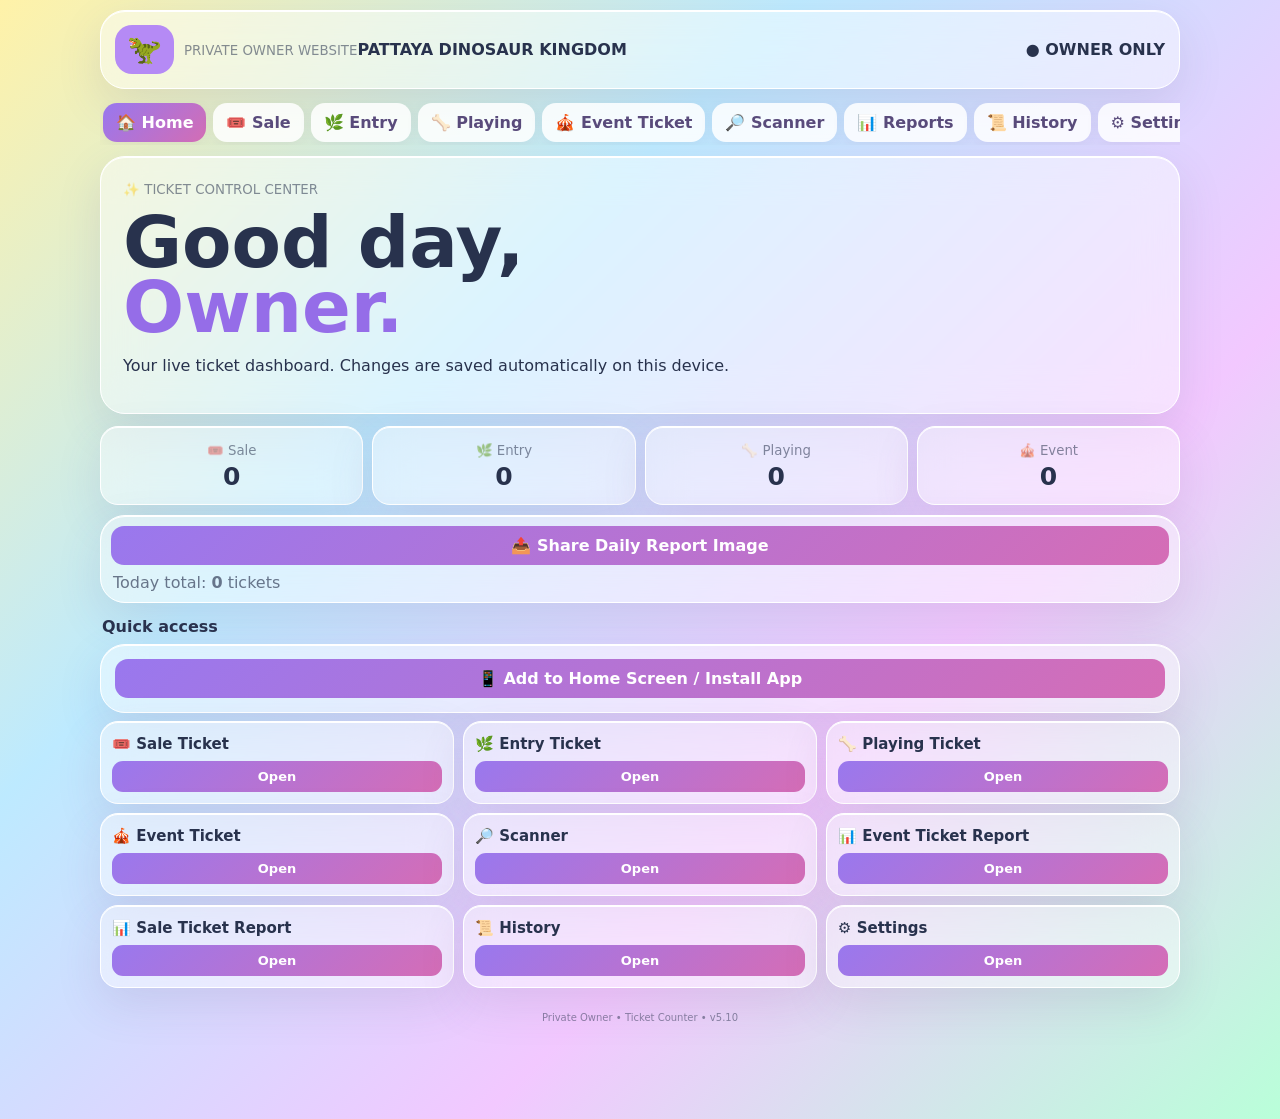
==== commit d1334fcc: "Add files via upload" ====
--- a/index.html
+++ b/index.html
@@ -1,13 +1,13 @@
-<!doctype html><html><head><meta charset="utf-8"><meta name="viewport" content="width=device-width,initial-scale=1"><meta name="theme-color" content="#b79cff"><meta name="mobile-web-app-capable" content="yes"><meta name="apple-mobile-web-app-capable" content="yes"><meta name="apple-mobile-web-app-status-bar-style" content="default"><meta name="apple-mobile-web-app-title" content="Pattaya Owner"><link rel="manifest" href="./manifest.webmanifest?v=5.6"><link rel="icon" type="image/png" sizes="192x192" href="./icon-192.png?v=3.2"><link rel="icon" type="image/png" sizes="512x512" href="./icon-512.png?v=3.2"><link rel="apple-touch-icon" sizes="192x192" href="./icon-192.png?v=3.2"><title>Pattaya Dinosaur Kingdom</title><meta property="og:title" content="Pattaya Dinosaur Kingdom Owner"><meta property="og:description" content="Event Ticket Report"><style>
+<!doctype html><html><head><meta charset="utf-8"><meta name="viewport" content="width=device-width,initial-scale=1"><meta name="theme-color" content="#b79cff"><meta name="mobile-web-app-capable" content="yes"><meta name="apple-mobile-web-app-capable" content="yes"><meta name="apple-mobile-web-app-status-bar-style" content="default"><meta name="apple-mobile-web-app-title" content="Pattaya Owner"><link rel="manifest" href="./manifest.webmanifest?v=5.9"><link rel="icon" type="image/png" sizes="192x192" href="./icon-192.png?v=3.2"><link rel="icon" type="image/png" sizes="512x512" href="./icon-512.png?v=3.2"><link rel="apple-touch-icon" sizes="192x192" href="./icon-192.png?v=3.2"><title>Pattaya Dinosaur Kingdom</title><meta property="og:title" content="Pattaya Dinosaur Kingdom Owner"><meta property="og:description" content="Event Ticket Report"><style>
 *{box-sizing:border-box}html{scroll-behavior:smooth}body{margin:0;font-family:system-ui,-apple-system,BlinkMacSystemFont,"Segoe UI",sans-serif;color:#28324d;background:linear-gradient(135deg,#fff2a8,#bdeaff,#f2c8ff,#b9ffd9);min-height:100vh;-webkit-tap-highlight-color:transparent}button,.btn,a,input{touch-action:manipulation}button:active,.btn:active{transform:scale(.98)}main{max-width:1100px;margin:auto;padding:10px}.g{background:#ffffff75;border:1px solid #fff;border-radius:25px;box-shadow:0 16px 45px #66508022,inset 0 1px #fff;backdrop-filter:blur(20px)}header{padding:14px;display:flex;justify-content:space-between;align-items:center}.logo{font-size:28px;background:#b58af5;border-radius:17px;padding:8px 12px}.brand{display:flex;gap:10px;align-items:center}small{opacity:.55}nav{display:flex;gap:7px;overflow:auto;margin:11px 0;scrollbar-width:none;position:sticky;top:7px;z-index:4;padding:3px}nav::-webkit-scrollbar{display:none}nav a,nav button{padding:10px 13px;background:#ffffffd9;border-radius:14px;text-decoration:none;color:#594b7b;font-weight:850;white-space:nowrap;box-shadow:0 4px 14px #66508012}nav a.on{background:linear-gradient(135deg,#9877ef,#d36db4);color:#fff}.hero{padding:22px;margin-bottom:12px}h1{font-size:clamp(40px,7vw,72px);line-height:.9;margin:12px 0}h1 span{color:#956de8}.grid{display:grid;grid-template-columns:repeat(3,1fr);gap:11px}.card,.ticket{padding:14px}.home-grid{display:grid;grid-template-columns:repeat(3,1fr);gap:9px}.home-grid .card{padding:11px;border-radius:18px}.home-grid h3{font-size:15px;line-height:1.2;margin:2px 0 8px}.home-grid .btn{width:100%;text-align:center;padding:8px 7px;font-size:13px;border-radius:11px}.home-share{padding:10px!important;margin-top:9px!important}.tickets{display:grid;grid-template-columns:repeat(3,1fr);gap:11px}.pic{border-radius:18px;overflow:hidden;background:#fff9;display:flex;justify-content:center;align-items:center;font-size:50px}.pic img{width:100%;height:auto;max-height:none;display:block;object-fit:contain}input,button{font:inherit}input{width:100%;border:0;border-radius:12px;padding:11px;background:#fff9;margin:6px 0}button,.btn{border:0;border-radius:13px;padding:10px 14px;background:linear-gradient(135deg,#9978ee,#d56db6);color:#fff;font-weight:850;cursor:pointer;display:inline-block;text-decoration:none}.total{padding:16px;margin:12px 0;display:flex;justify-content:space-between;font-size:19px;font-weight:900}footer{padding:24px 5px 86px;font-size:10px;opacity:.5;text-align:center}.stat-grid{display:grid;grid-template-columns:repeat(4,1fr);gap:9px;margin:10px 0}.stat{padding:13px;border-radius:18px;text-align:center}.stat b{display:block;font-size:25px;margin-top:3px}.quick-title{margin:14px 2px 8px;font-weight:900}.muted{opacity:.65}.toast{position:fixed;left:50%;bottom:76px;transform:translateX(-50%) translateY(20px);background:#28324d;color:#fff;padding:11px 16px;border-radius:999px;font-weight:800;z-index:20;opacity:0;pointer-events:none;transition:.22s;box-shadow:0 10px 30px #0003}.toast.show{opacity:1;transform:translateX(-50%) translateY(0)}.stepper{display:grid;grid-template-columns:48px 1fr 48px;gap:6px;align-items:center;margin:6px 0}.stepper button{height:44px;padding:0;font-size:24px;border-radius:13px}.stepper input{margin:0;text-align:center;font-weight:850;font-size:18px}.danger{background:linear-gradient(135deg,#e45d72,#c63d63)!important}.secondary{background:#ffffffd9!important;color:#594b7b!important;border:1px solid #ffffff}.data-row{display:flex;gap:8px;align-items:center}.data-row>*{flex:1}@media(max-width:700px){.stat-grid{grid-template-columns:repeat(2,1fr)}nav{top:4px}body:after{content:"";position:fixed;left:0;right:0;bottom:0;height:64px;background:#ffffffcc;backdrop-filter:blur(14px);z-index:3;border-top:1px solid #fff}.toast{bottom:78px}}.modal{display:none;position:fixed;inset:0;background:#30204466;align-items:center;justify-content:center;padding:15px;z-index:5}.modal.show{display:flex}.box{padding:18px;width:min(470px,100%)}.preview{max-height:260px;overflow:hidden;border-radius:16px;background:#fff9;margin:6px 0;text-align:center}.preview img{max-width:100%;height:auto;display:block;margin:auto}.acts{display:flex;gap:8px}.acts>*{flex:1}@media(max-width:700px){.tickets,.grid{grid-template-columns:1fr 1fr}.home-grid{grid-template-columns:repeat(2,1fr);gap:8px}}@media(max-width:460px){.tickets,.grid{grid-template-columns:1fr}.home-grid{grid-template-columns:repeat(2,minmax(0,1fr));gap:7px}.home-grid .card{padding:9px}.home-grid h3{font-size:13px}.home-grid .btn{font-size:12px;padding:7px 5px}}
-</style></head><body><main><header class="g"><div class="brand"><div class="logo">🦖</div><div><small>PRIVATE OWNER WEBSITE</small><b>PATTAYA DINOSAUR KINGDOM</b></div></div><b>● OWNER ONLY</b></header><div id="app"></div><footer>Private Owner • Ticket Counter • v5.6</footer></main><div id="toast" class="toast"></div>
+</style></head><body><main><header class="g"><div class="brand"><div class="logo">🦖</div><div><small>PRIVATE OWNER WEBSITE</small><b>PATTAYA DINOSAUR KINGDOM</b></div></div><b>● OWNER ONLY</b></header><div id="app"></div><footer>Private Owner • Ticket Counter • v5.10</footer></main><div id="toast" class="toast"></div>
 <div class="modal" id="modal"><div class="box g"><h3>✏️ Edit Ticket</h3><input id="name" placeholder="Ticket name"><input id="price" type="number" min="0" step="1" inputmode="decimal" placeholder="Ticket price (THB)"><div class="preview" id="prev">No image selected</div><input id="file" type="file" accept="image/*"><div class="acts"><button onclick="closeM()">Cancel</button><button onclick="saveM()">Save</button></div></div></div>
 <script>
 const D={sale:[['Adult','👨'],['Kid','🧒'],['Small','👦'],['VIP','⭐'],['Kids Entry Ticket','🎟️']],entry:[['Adult','👨‍👩‍👦'],['Kid','🧒'],['Small','👦'],['VIP','⭐'],['Kids Entry Ticket','🎟️']],playing:[['50฿ Activity Ticket','🦴',50],['100฿ Activity Ticket','🦖',100],['200฿ Activity Ticket','🥚',200],['Package A','🎁'],['Package B','🎁'],['Promotion Rider','🏍️']]};
 function readJSON(key,fallback){try{const v=localStorage.getItem(key);return v?JSON.parse(v):fallback}catch(e){console.warn('Ignoring invalid saved data:',key,e);return fallback}}
 let S=readJSON('pdS',{}),M=readJSON('pdM',{}),E=readJSON('pdE',null),H=readJSON('pdH',[]),EC=localStorage.getItem('pdEC')||'';
 let LOGIN_AT=localStorage.pdLoginAt||new Date().toISOString();localStorage.pdLoginAt=LOGIN_AT;if(!Array.isArray(E)){E=E&&typeof E==='object'?[E]:[]}E=E.filter(x=>x&&typeof x==='object').map(x=>({name:String(x.name||'Event Ticket'),qty:Math.max(0,Number(x.qty)||0),price:Math.max(0,Number(x.price)||0),img:typeof x.img==='string'?x.img:''}));if(!E.length)E=[{name:'Event Ticket',qty:0,price:0,img:''}];if(!Array.isArray(H))H=[];if(!S||typeof S!=='object'||Array.isArray(S))S={};if(!M||typeof M!=='object'||Array.isArray(M))M={};for(let k in D){if(!S[k]||typeof S[k]!=='object'||Array.isArray(S[k]))S[k]={};if(!M[k]||typeof M[k]!=='object'||Array.isArray(M[k]))M[k]={}}if(!M.playing[0]||!M.playing[0].img)M.playing[0]={...(M.playing[0]||{}),name:(M.playing[0]&&M.playing[0].name)||'50฿ Activity Ticket',img:(M.playing[0]&&M.playing[0].img)||''};
-const APP_VERSION='5.6';let APP_META=readJSON('pdAppMeta',{});if(!APP_META||typeof APP_META!=='object')APP_META={};APP_META.version=APP_VERSION;APP_META.updatedAt=new Date().toISOString();localStorage.pdAppMeta=JSON.stringify(APP_META);if(!localStorage.pdReportDate)localStorage.pdReportDate=new Date().toISOString().slice(0,10);for(let k of ['sale','entry','playing']){D[k].forEach((x,n)=>{M[k][n]=M[k][n]||{};if(M[k][n].price==null&&x[2]!=null)M[k][n].price=Math.max(0,Number(x[2])||0)})}
+const APP_VERSION='5.9';let APP_META=readJSON('pdAppMeta',{});if(!APP_META||typeof APP_META!=='object')APP_META={};APP_META.version=APP_VERSION;APP_META.updatedAt=new Date().toISOString();localStorage.pdAppMeta=JSON.stringify(APP_META);if(!localStorage.pdReportDate)localStorage.pdReportDate=new Date().toISOString().slice(0,10);for(let k of ['sale','entry','playing']){D[k].forEach((x,n)=>{M[k][n]=M[k][n]||{};if(M[k][n].price==null&&x[2]!=null)M[k][n].price=Math.max(0,Number(x[2])||0)})}
 const APP=document.getElementById('app');
 const SUPABASE_URL='https://mwctmwcdhlbowrovdluw.supabase.co';
 const SUPABASE_PUBLISHABLE_KEY='sb_publishable_UbkUEnXxenkntKZ3J8LOyw_ropEBYNk';
@@ -235,45 +235,42 @@
 async function buildEventTemplateImage(rows){
  const W=1024,H=1536;
  const c=document.createElement('canvas');c.width=W;c.height=H;const ctx=c.getContext('2d');
- const template=await loadReportImage('report-template-event.png');
- if(!template) return null;
- ctx.drawImage(template,0,0,W,H);
- function box(x,y,w,h,fill='rgba(255,255,255,.94)'){ctx.fillStyle=fill;ctx.fillRect(x,y,w,h)}
+ const base=await loadReportImage('report-template-event.png');
+ if(!base)return null;
+ ctx.drawImage(base,0,0,W,H);
+ // Clean template already has the original sky/foliage colors with old dynamic text removed.
  function txt(v,x,y,font='700 28px system-ui',fill='#102d63',align='left'){ctx.fillStyle=fill;ctx.font=font;ctx.textAlign=align;ctx.textBaseline='middle';ctx.fillText(String(v),x,y)}
  function fit(v,max,font){ctx.font=font;let s=String(v??'');while(s.length>2&&ctx.measureText(s).width>max)s=s.slice(0,-1);return s}
- function drawImageContain(im,x,y,w,h){if(!im)return;const sc=Math.min(w/im.width,h/im.height),dw=im.width*sc,dh=im.height*sc;ctx.drawImage(im,x+(w-dw)/2,y+(h-dh)/2,dw,dh)}
- const center=reportLocation();
- box(575,118,375,76,'#dff2ff');
- txt(fit(center,315,'800 30px system-ui'),760,155,'800 30px system-ui','#102d63','center');
- box(320,240,410,86,'#ffe0ea');
- txt('📅',385,285,'46px sans-serif','#e6324f','center');
- txt(reportDateThai(),530,285,'900 42px system-ui','#102d63','center');
+ const center=reportLocation()||'PATTAYA';
+ txt(fit(center,260,'900 30px system-ui'),765,154,'900 30px system-ui','#102d63','center');
+ // Use the original pink date pill from the cleaned template; only the date text is dynamic.
+ // Clean table body while retaining original grid/header colors.
  const x0=31,y0=418,rowH=102,w=958;
- box(x0,y0,w,rowH*6,'#ffffff');
+ ctx.fillStyle='rgba(255,255,255,.985)';ctx.fillRect(x0,y0,w,rowH*6);
  ctx.strokeStyle='#d2d8df';ctx.lineWidth=1;
  [132,539,739,989].forEach(x=>{ctx.beginPath();ctx.moveTo(x,y0);ctx.lineTo(x,y0+rowH*6);ctx.stroke()});
  for(let r=0;r<=6;r++){ctx.beginPath();ctx.moveTo(x0,y0+r*rowH);ctx.lineTo(989,y0+r*rowH);ctx.stroke()}
  const colors=['#1e83dd','#ff7b22','#ed3b9b','#7b57e8','#1aa761','#f39a19'];
+ const english=['Fossil Digging','Dino Train','Mini Bounce House','Dino Rider','Dino Walking','Dino Scooter'];
  const loaded=await Promise.all(rows.slice(0,6).map(r=>loadReportImage(r.img)));
  for(let i=0;i<6;i++){
-   const r=rows[i]||{name:'',qty:0,price:0,img:''};
-   const y=y0+i*rowH;
+   const r=rows[i]||{name:'',qty:0,price:0,img:''}; const y=y0+i*rowH;
    txt(String(i+1),82,y+rowH/2,'900 34px system-ui',colors[i],'center');
-   if(loaded[i]) drawImageContain(loaded[i],145,y+9,125,84);
-   const name=fit(r.name,245,'800 28px system-ui');
-   if(name) txt(name,288,y+37,'800 27px system-ui','#102d63','left');
+   if(loaded[i]){const im=loaded[i],sc=Math.min(125/im.width,84/im.height),dw=im.width*sc,dh=im.height*sc;ctx.drawImage(im,145+(125-dw)/2,y+9+(84-dh)/2,dw,dh)}
+   const name=fit(r.name,245,'800 27px system-ui'); if(name)txt(name,288,y+36,'800 27px system-ui','#102d63','left');
+   const en=String(r.en||english[i]||''); if(en)txt(fit(en,245,'500 20px system-ui'),288,y+68,'500 20px system-ui','#102d63','left');
    const q=Math.max(0,Number(r.qty)||0),p=Math.max(0,Number(r.price)||0),t=q*p;
    txt(String(q),639,y+rowH/2,'900 36px system-ui','#102d63','center');
    txt(p>0?t.toLocaleString():'—',860,y+rowH/2,'900 34px system-ui',p>0?'#102d63':'#7a8797','center');
  }
- box(285,1052,690,155,'#ffebf2');
+ // Summary panel: preserve the original pink background and mascot, redraw only dynamic totals.
  const totalQty=rows.reduce((a,r)=>a+Math.max(0,Number(r.qty)||0),0);
  const totalAmount=rows.reduce((a,r)=>a+(Math.max(0,Number(r.qty)||0)*Math.max(0,Number(r.price)||0)),0);
- txt('รวมยอด',430,1118,'900 42px system-ui','#102d63','center');
- txt(totalQty.toLocaleString(),550,1118,'900 58px system-ui','#e31e2f','center');
- txt('ใบครับ',650,1118,'900 42px system-ui','#102d63','center');
- txt('รวมเป็นเงิน',760,1085,'800 25px system-ui','#102d63','center');
- txt(totalAmount.toLocaleString()+' บาท',760,1138,'900 40px system-ui','#e31e2f','center');
+ ctx.fillStyle='#ffe6ef';roundRect(ctx,285,1052,690,155,26);ctx.fill();
+ const mascot=await loadReportImage('report-mascot-clean.jpg');
+ if(mascot){const sc=Math.min(255/mascot.width,155/mascot.height),dw=mascot.width*sc,dh=mascot.height*sc;ctx.drawImage(mascot,38,1035,dw,dh)}
+ txt('รวมยอด',430,1125,'900 42px system-ui','#102d63','center');txt(totalQty.toLocaleString(),550,1125,'900 58px system-ui','#e31e2f','center');txt('ใบครับ',650,1125,'900 42px system-ui','#102d63','center');
+ txt('รวมเป็นเงิน',760,1090,'800 25px system-ui','#102d63','center');txt(totalAmount.toLocaleString()+' บาท',760,1140,'900 40px system-ui','#e31e2f','center');
  return c;
 }
 async function buildReportImage(kind){
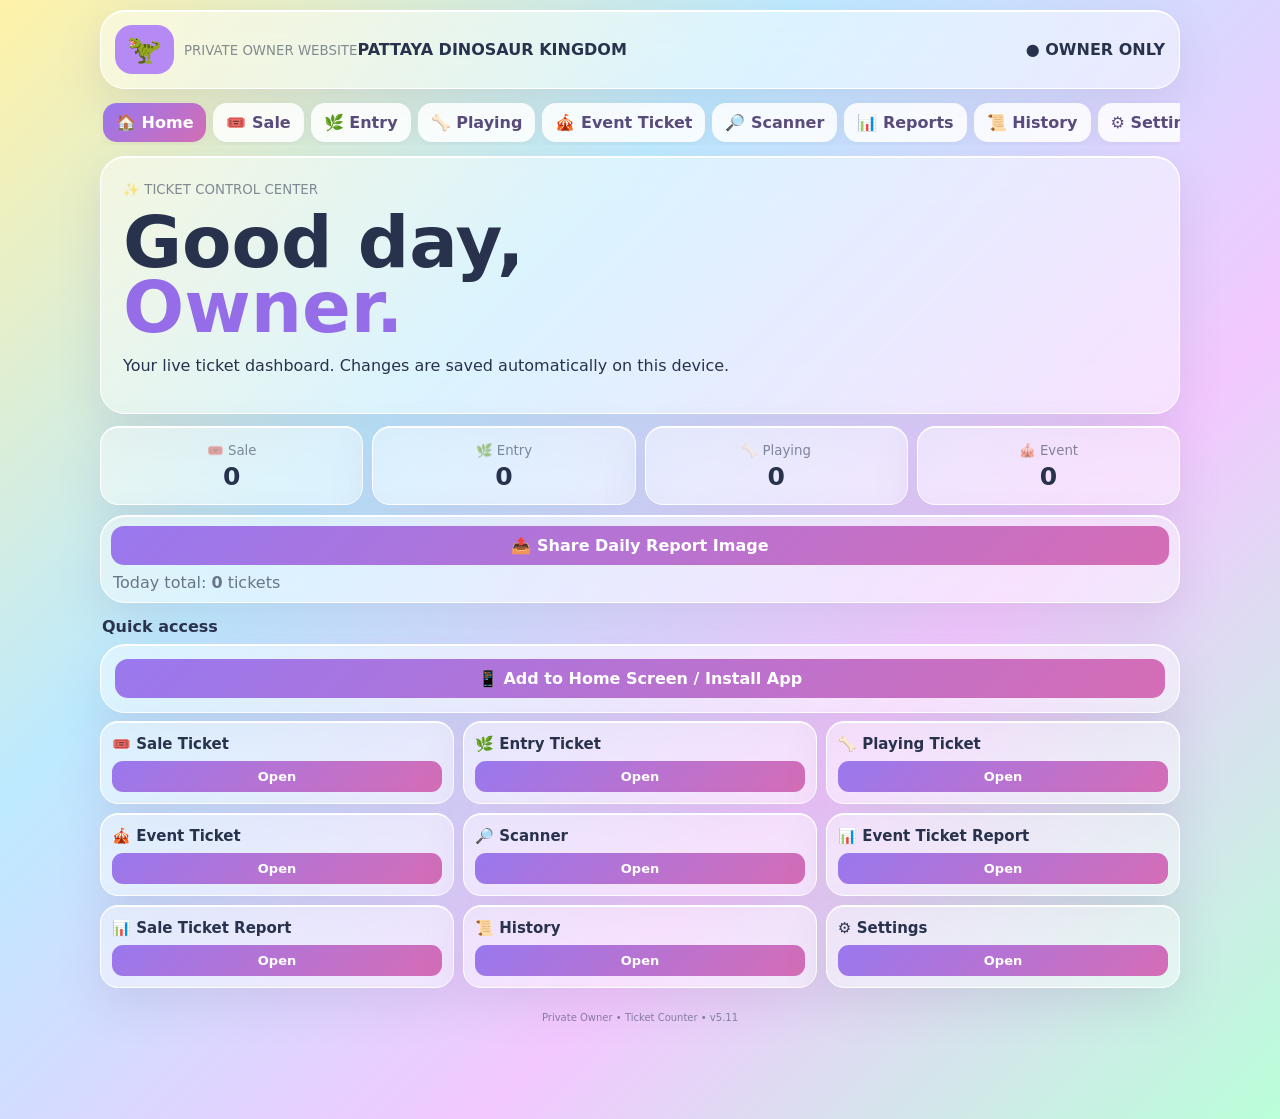
==== commit 7e735960: "Add files via upload" ====
--- a/index.html
+++ b/index.html
@@ -1,13 +1,13 @@
 <!doctype html><html><head><meta charset="utf-8"><meta name="viewport" content="width=device-width,initial-scale=1"><meta name="theme-color" content="#b79cff"><meta name="mobile-web-app-capable" content="yes"><meta name="apple-mobile-web-app-capable" content="yes"><meta name="apple-mobile-web-app-status-bar-style" content="default"><meta name="apple-mobile-web-app-title" content="Pattaya Owner"><link rel="manifest" href="./manifest.webmanifest?v=5.9"><link rel="icon" type="image/png" sizes="192x192" href="./icon-192.png?v=3.2"><link rel="icon" type="image/png" sizes="512x512" href="./icon-512.png?v=3.2"><link rel="apple-touch-icon" sizes="192x192" href="./icon-192.png?v=3.2"><title>Pattaya Dinosaur Kingdom</title><meta property="og:title" content="Pattaya Dinosaur Kingdom Owner"><meta property="og:description" content="Event Ticket Report"><style>
 *{box-sizing:border-box}html{scroll-behavior:smooth}body{margin:0;font-family:system-ui,-apple-system,BlinkMacSystemFont,"Segoe UI",sans-serif;color:#28324d;background:linear-gradient(135deg,#fff2a8,#bdeaff,#f2c8ff,#b9ffd9);min-height:100vh;-webkit-tap-highlight-color:transparent}button,.btn,a,input{touch-action:manipulation}button:active,.btn:active{transform:scale(.98)}main{max-width:1100px;margin:auto;padding:10px}.g{background:#ffffff75;border:1px solid #fff;border-radius:25px;box-shadow:0 16px 45px #66508022,inset 0 1px #fff;backdrop-filter:blur(20px)}header{padding:14px;display:flex;justify-content:space-between;align-items:center}.logo{font-size:28px;background:#b58af5;border-radius:17px;padding:8px 12px}.brand{display:flex;gap:10px;align-items:center}small{opacity:.55}nav{display:flex;gap:7px;overflow:auto;margin:11px 0;scrollbar-width:none;position:sticky;top:7px;z-index:4;padding:3px}nav::-webkit-scrollbar{display:none}nav a,nav button{padding:10px 13px;background:#ffffffd9;border-radius:14px;text-decoration:none;color:#594b7b;font-weight:850;white-space:nowrap;box-shadow:0 4px 14px #66508012}nav a.on{background:linear-gradient(135deg,#9877ef,#d36db4);color:#fff}.hero{padding:22px;margin-bottom:12px}h1{font-size:clamp(40px,7vw,72px);line-height:.9;margin:12px 0}h1 span{color:#956de8}.grid{display:grid;grid-template-columns:repeat(3,1fr);gap:11px}.card,.ticket{padding:14px}.home-grid{display:grid;grid-template-columns:repeat(3,1fr);gap:9px}.home-grid .card{padding:11px;border-radius:18px}.home-grid h3{font-size:15px;line-height:1.2;margin:2px 0 8px}.home-grid .btn{width:100%;text-align:center;padding:8px 7px;font-size:13px;border-radius:11px}.home-share{padding:10px!important;margin-top:9px!important}.tickets{display:grid;grid-template-columns:repeat(3,1fr);gap:11px}.pic{border-radius:18px;overflow:hidden;background:#fff9;display:flex;justify-content:center;align-items:center;font-size:50px}.pic img{width:100%;height:auto;max-height:none;display:block;object-fit:contain}input,button{font:inherit}input{width:100%;border:0;border-radius:12px;padding:11px;background:#fff9;margin:6px 0}button,.btn{border:0;border-radius:13px;padding:10px 14px;background:linear-gradient(135deg,#9978ee,#d56db6);color:#fff;font-weight:850;cursor:pointer;display:inline-block;text-decoration:none}.total{padding:16px;margin:12px 0;display:flex;justify-content:space-between;font-size:19px;font-weight:900}footer{padding:24px 5px 86px;font-size:10px;opacity:.5;text-align:center}.stat-grid{display:grid;grid-template-columns:repeat(4,1fr);gap:9px;margin:10px 0}.stat{padding:13px;border-radius:18px;text-align:center}.stat b{display:block;font-size:25px;margin-top:3px}.quick-title{margin:14px 2px 8px;font-weight:900}.muted{opacity:.65}.toast{position:fixed;left:50%;bottom:76px;transform:translateX(-50%) translateY(20px);background:#28324d;color:#fff;padding:11px 16px;border-radius:999px;font-weight:800;z-index:20;opacity:0;pointer-events:none;transition:.22s;box-shadow:0 10px 30px #0003}.toast.show{opacity:1;transform:translateX(-50%) translateY(0)}.stepper{display:grid;grid-template-columns:48px 1fr 48px;gap:6px;align-items:center;margin:6px 0}.stepper button{height:44px;padding:0;font-size:24px;border-radius:13px}.stepper input{margin:0;text-align:center;font-weight:850;font-size:18px}.danger{background:linear-gradient(135deg,#e45d72,#c63d63)!important}.secondary{background:#ffffffd9!important;color:#594b7b!important;border:1px solid #ffffff}.data-row{display:flex;gap:8px;align-items:center}.data-row>*{flex:1}@media(max-width:700px){.stat-grid{grid-template-columns:repeat(2,1fr)}nav{top:4px}body:after{content:"";position:fixed;left:0;right:0;bottom:0;height:64px;background:#ffffffcc;backdrop-filter:blur(14px);z-index:3;border-top:1px solid #fff}.toast{bottom:78px}}.modal{display:none;position:fixed;inset:0;background:#30204466;align-items:center;justify-content:center;padding:15px;z-index:5}.modal.show{display:flex}.box{padding:18px;width:min(470px,100%)}.preview{max-height:260px;overflow:hidden;border-radius:16px;background:#fff9;margin:6px 0;text-align:center}.preview img{max-width:100%;height:auto;display:block;margin:auto}.acts{display:flex;gap:8px}.acts>*{flex:1}@media(max-width:700px){.tickets,.grid{grid-template-columns:1fr 1fr}.home-grid{grid-template-columns:repeat(2,1fr);gap:8px}}@media(max-width:460px){.tickets,.grid{grid-template-columns:1fr}.home-grid{grid-template-columns:repeat(2,minmax(0,1fr));gap:7px}.home-grid .card{padding:9px}.home-grid h3{font-size:13px}.home-grid .btn{font-size:12px;padding:7px 5px}}
-</style></head><body><main><header class="g"><div class="brand"><div class="logo">🦖</div><div><small>PRIVATE OWNER WEBSITE</small><b>PATTAYA DINOSAUR KINGDOM</b></div></div><b>● OWNER ONLY</b></header><div id="app"></div><footer>Private Owner • Ticket Counter • v5.10</footer></main><div id="toast" class="toast"></div>
+</style></head><body><main><header class="g"><div class="brand"><div class="logo">🦖</div><div><small>PRIVATE OWNER WEBSITE</small><b>PATTAYA DINOSAUR KINGDOM</b></div></div><b>● OWNER ONLY</b></header><div id="app"></div><footer>Private Owner • Ticket Counter • v5.11</footer></main><div id="toast" class="toast"></div>
 <div class="modal" id="modal"><div class="box g"><h3>✏️ Edit Ticket</h3><input id="name" placeholder="Ticket name"><input id="price" type="number" min="0" step="1" inputmode="decimal" placeholder="Ticket price (THB)"><div class="preview" id="prev">No image selected</div><input id="file" type="file" accept="image/*"><div class="acts"><button onclick="closeM()">Cancel</button><button onclick="saveM()">Save</button></div></div></div>
 <script>
 const D={sale:[['Adult','👨'],['Kid','🧒'],['Small','👦'],['VIP','⭐'],['Kids Entry Ticket','🎟️']],entry:[['Adult','👨‍👩‍👦'],['Kid','🧒'],['Small','👦'],['VIP','⭐'],['Kids Entry Ticket','🎟️']],playing:[['50฿ Activity Ticket','🦴',50],['100฿ Activity Ticket','🦖',100],['200฿ Activity Ticket','🥚',200],['Package A','🎁'],['Package B','🎁'],['Promotion Rider','🏍️']]};
 function readJSON(key,fallback){try{const v=localStorage.getItem(key);return v?JSON.parse(v):fallback}catch(e){console.warn('Ignoring invalid saved data:',key,e);return fallback}}
 let S=readJSON('pdS',{}),M=readJSON('pdM',{}),E=readJSON('pdE',null),H=readJSON('pdH',[]),EC=localStorage.getItem('pdEC')||'';
 let LOGIN_AT=localStorage.pdLoginAt||new Date().toISOString();localStorage.pdLoginAt=LOGIN_AT;if(!Array.isArray(E)){E=E&&typeof E==='object'?[E]:[]}E=E.filter(x=>x&&typeof x==='object').map(x=>({name:String(x.name||'Event Ticket'),qty:Math.max(0,Number(x.qty)||0),price:Math.max(0,Number(x.price)||0),img:typeof x.img==='string'?x.img:''}));if(!E.length)E=[{name:'Event Ticket',qty:0,price:0,img:''}];if(!Array.isArray(H))H=[];if(!S||typeof S!=='object'||Array.isArray(S))S={};if(!M||typeof M!=='object'||Array.isArray(M))M={};for(let k in D){if(!S[k]||typeof S[k]!=='object'||Array.isArray(S[k]))S[k]={};if(!M[k]||typeof M[k]!=='object'||Array.isArray(M[k]))M[k]={}}if(!M.playing[0]||!M.playing[0].img)M.playing[0]={...(M.playing[0]||{}),name:(M.playing[0]&&M.playing[0].name)||'50฿ Activity Ticket',img:(M.playing[0]&&M.playing[0].img)||''};
-const APP_VERSION='5.9';let APP_META=readJSON('pdAppMeta',{});if(!APP_META||typeof APP_META!=='object')APP_META={};APP_META.version=APP_VERSION;APP_META.updatedAt=new Date().toISOString();localStorage.pdAppMeta=JSON.stringify(APP_META);if(!localStorage.pdReportDate)localStorage.pdReportDate=new Date().toISOString().slice(0,10);for(let k of ['sale','entry','playing']){D[k].forEach((x,n)=>{M[k][n]=M[k][n]||{};if(M[k][n].price==null&&x[2]!=null)M[k][n].price=Math.max(0,Number(x[2])||0)})}
+const APP_VERSION='5.11';let APP_META=readJSON('pdAppMeta',{});if(!APP_META||typeof APP_META!=='object')APP_META={};APP_META.version=APP_VERSION;APP_META.updatedAt=new Date().toISOString();localStorage.pdAppMeta=JSON.stringify(APP_META);if(!localStorage.pdReportDate)localStorage.pdReportDate=new Date().toISOString().slice(0,10);for(let k of ['sale','entry','playing']){D[k].forEach((x,n)=>{M[k][n]=M[k][n]||{};if(M[k][n].price==null&&x[2]!=null)M[k][n].price=Math.max(0,Number(x[2])||0)})}
 const APP=document.getElementById('app');
 const SUPABASE_URL='https://mwctmwcdhlbowrovdluw.supabase.co';
 const SUPABASE_PUBLISHABLE_KEY='sb_publishable_UbkUEnXxenkntKZ3J8LOyw_ropEBYNk';
@@ -243,7 +243,9 @@
  function fit(v,max,font){ctx.font=font;let s=String(v??'');while(s.length>2&&ctx.measureText(s).width>max)s=s.slice(0,-1);return s}
  const center=reportLocation()||'PATTAYA';
  txt(fit(center,260,'900 30px system-ui'),765,154,'900 30px system-ui','#102d63','center');
- // Use the original pink date pill from the cleaned template; only the date text is dynamic.
+ // Draw the selected report date directly on the original pink date pill.
+ // No opaque overlay is used, so the original background colors remain visible.
+ txt(reportDateThai(),525,286,'900 44px system-ui','#102d63','center');
  // Clean table body while retaining original grid/header colors.
  const x0=31,y0=418,rowH=102,w=958;
  ctx.fillStyle='rgba(255,255,255,.985)';ctx.fillRect(x0,y0,w,rowH*6);
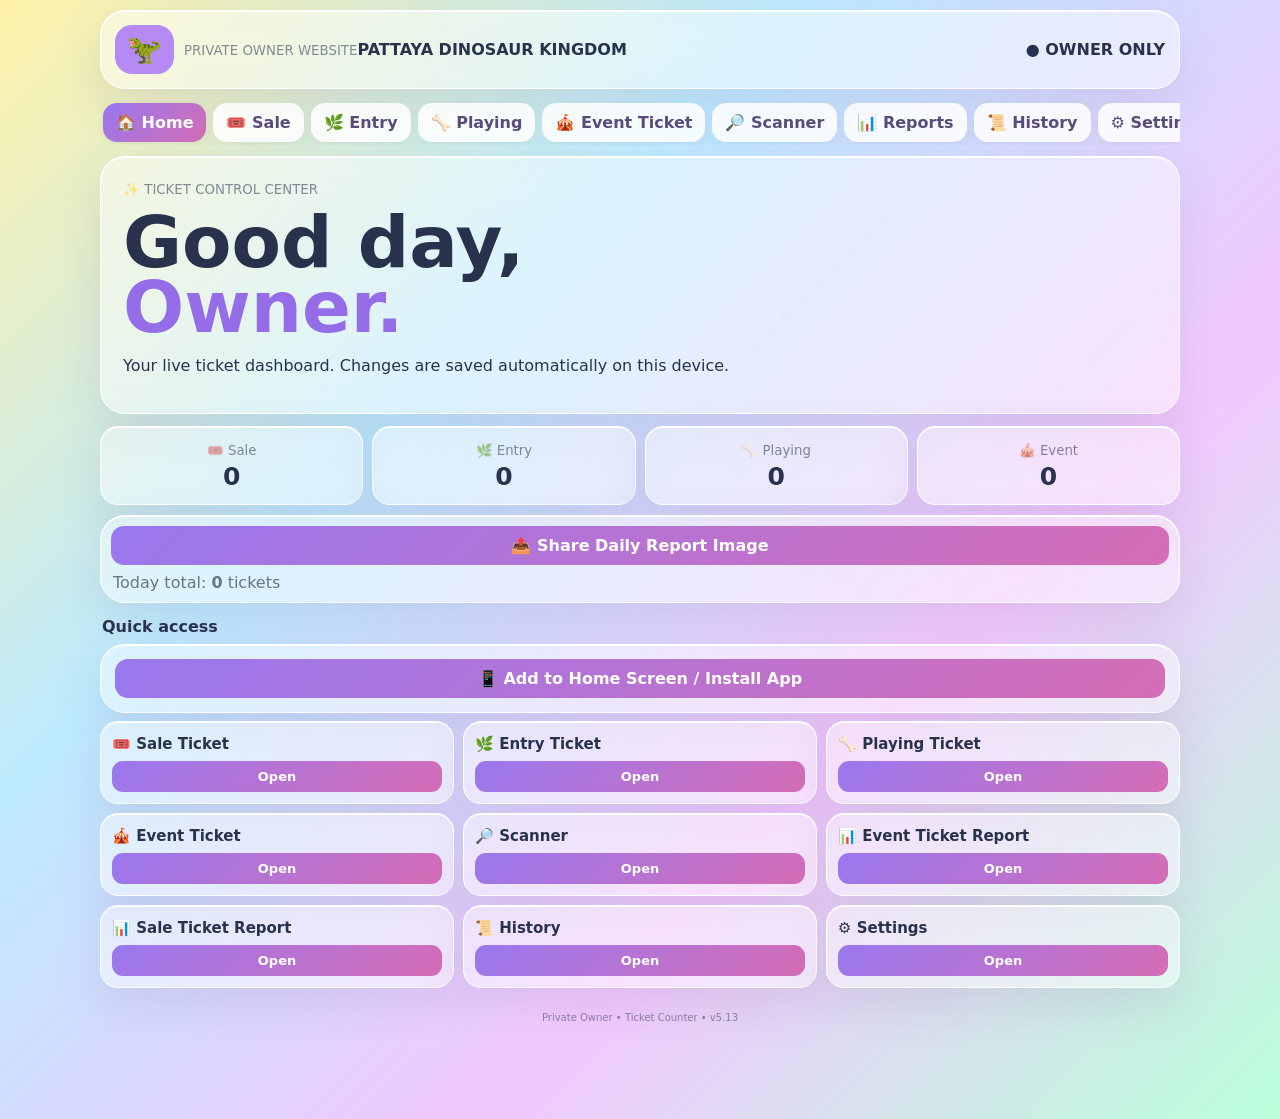
==== commit 47864b71: "Add files via upload" ====
--- a/index.html
+++ b/index.html
@@ -1,13 +1,13 @@
 <!doctype html><html><head><meta charset="utf-8"><meta name="viewport" content="width=device-width,initial-scale=1"><meta name="theme-color" content="#b79cff"><meta name="mobile-web-app-capable" content="yes"><meta name="apple-mobile-web-app-capable" content="yes"><meta name="apple-mobile-web-app-status-bar-style" content="default"><meta name="apple-mobile-web-app-title" content="Pattaya Owner"><link rel="manifest" href="./manifest.webmanifest?v=5.9"><link rel="icon" type="image/png" sizes="192x192" href="./icon-192.png?v=3.2"><link rel="icon" type="image/png" sizes="512x512" href="./icon-512.png?v=3.2"><link rel="apple-touch-icon" sizes="192x192" href="./icon-192.png?v=3.2"><title>Pattaya Dinosaur Kingdom</title><meta property="og:title" content="Pattaya Dinosaur Kingdom Owner"><meta property="og:description" content="Event Ticket Report"><style>
 *{box-sizing:border-box}html{scroll-behavior:smooth}body{margin:0;font-family:system-ui,-apple-system,BlinkMacSystemFont,"Segoe UI",sans-serif;color:#28324d;background:linear-gradient(135deg,#fff2a8,#bdeaff,#f2c8ff,#b9ffd9);min-height:100vh;-webkit-tap-highlight-color:transparent}button,.btn,a,input{touch-action:manipulation}button:active,.btn:active{transform:scale(.98)}main{max-width:1100px;margin:auto;padding:10px}.g{background:#ffffff75;border:1px solid #fff;border-radius:25px;box-shadow:0 16px 45px #66508022,inset 0 1px #fff;backdrop-filter:blur(20px)}header{padding:14px;display:flex;justify-content:space-between;align-items:center}.logo{font-size:28px;background:#b58af5;border-radius:17px;padding:8px 12px}.brand{display:flex;gap:10px;align-items:center}small{opacity:.55}nav{display:flex;gap:7px;overflow:auto;margin:11px 0;scrollbar-width:none;position:sticky;top:7px;z-index:4;padding:3px}nav::-webkit-scrollbar{display:none}nav a,nav button{padding:10px 13px;background:#ffffffd9;border-radius:14px;text-decoration:none;color:#594b7b;font-weight:850;white-space:nowrap;box-shadow:0 4px 14px #66508012}nav a.on{background:linear-gradient(135deg,#9877ef,#d36db4);color:#fff}.hero{padding:22px;margin-bottom:12px}h1{font-size:clamp(40px,7vw,72px);line-height:.9;margin:12px 0}h1 span{color:#956de8}.grid{display:grid;grid-template-columns:repeat(3,1fr);gap:11px}.card,.ticket{padding:14px}.home-grid{display:grid;grid-template-columns:repeat(3,1fr);gap:9px}.home-grid .card{padding:11px;border-radius:18px}.home-grid h3{font-size:15px;line-height:1.2;margin:2px 0 8px}.home-grid .btn{width:100%;text-align:center;padding:8px 7px;font-size:13px;border-radius:11px}.home-share{padding:10px!important;margin-top:9px!important}.tickets{display:grid;grid-template-columns:repeat(3,1fr);gap:11px}.pic{border-radius:18px;overflow:hidden;background:#fff9;display:flex;justify-content:center;align-items:center;font-size:50px}.pic img{width:100%;height:auto;max-height:none;display:block;object-fit:contain}input,button{font:inherit}input{width:100%;border:0;border-radius:12px;padding:11px;background:#fff9;margin:6px 0}button,.btn{border:0;border-radius:13px;padding:10px 14px;background:linear-gradient(135deg,#9978ee,#d56db6);color:#fff;font-weight:850;cursor:pointer;display:inline-block;text-decoration:none}.total{padding:16px;margin:12px 0;display:flex;justify-content:space-between;font-size:19px;font-weight:900}footer{padding:24px 5px 86px;font-size:10px;opacity:.5;text-align:center}.stat-grid{display:grid;grid-template-columns:repeat(4,1fr);gap:9px;margin:10px 0}.stat{padding:13px;border-radius:18px;text-align:center}.stat b{display:block;font-size:25px;margin-top:3px}.quick-title{margin:14px 2px 8px;font-weight:900}.muted{opacity:.65}.toast{position:fixed;left:50%;bottom:76px;transform:translateX(-50%) translateY(20px);background:#28324d;color:#fff;padding:11px 16px;border-radius:999px;font-weight:800;z-index:20;opacity:0;pointer-events:none;transition:.22s;box-shadow:0 10px 30px #0003}.toast.show{opacity:1;transform:translateX(-50%) translateY(0)}.stepper{display:grid;grid-template-columns:48px 1fr 48px;gap:6px;align-items:center;margin:6px 0}.stepper button{height:44px;padding:0;font-size:24px;border-radius:13px}.stepper input{margin:0;text-align:center;font-weight:850;font-size:18px}.danger{background:linear-gradient(135deg,#e45d72,#c63d63)!important}.secondary{background:#ffffffd9!important;color:#594b7b!important;border:1px solid #ffffff}.data-row{display:flex;gap:8px;align-items:center}.data-row>*{flex:1}@media(max-width:700px){.stat-grid{grid-template-columns:repeat(2,1fr)}nav{top:4px}body:after{content:"";position:fixed;left:0;right:0;bottom:0;height:64px;background:#ffffffcc;backdrop-filter:blur(14px);z-index:3;border-top:1px solid #fff}.toast{bottom:78px}}.modal{display:none;position:fixed;inset:0;background:#30204466;align-items:center;justify-content:center;padding:15px;z-index:5}.modal.show{display:flex}.box{padding:18px;width:min(470px,100%)}.preview{max-height:260px;overflow:hidden;border-radius:16px;background:#fff9;margin:6px 0;text-align:center}.preview img{max-width:100%;height:auto;display:block;margin:auto}.acts{display:flex;gap:8px}.acts>*{flex:1}@media(max-width:700px){.tickets,.grid{grid-template-columns:1fr 1fr}.home-grid{grid-template-columns:repeat(2,1fr);gap:8px}}@media(max-width:460px){.tickets,.grid{grid-template-columns:1fr}.home-grid{grid-template-columns:repeat(2,minmax(0,1fr));gap:7px}.home-grid .card{padding:9px}.home-grid h3{font-size:13px}.home-grid .btn{font-size:12px;padding:7px 5px}}
-</style></head><body><main><header class="g"><div class="brand"><div class="logo">🦖</div><div><small>PRIVATE OWNER WEBSITE</small><b>PATTAYA DINOSAUR KINGDOM</b></div></div><b>● OWNER ONLY</b></header><div id="app"></div><footer>Private Owner • Ticket Counter • v5.11</footer></main><div id="toast" class="toast"></div>
+</style></head><body><main><header class="g"><div class="brand"><div class="logo">🦖</div><div><small>PRIVATE OWNER WEBSITE</small><b>PATTAYA DINOSAUR KINGDOM</b></div></div><b>● OWNER ONLY</b></header><div id="app"></div><footer>Private Owner • Ticket Counter • v5.13</footer></main><div id="toast" class="toast"></div>
 <div class="modal" id="modal"><div class="box g"><h3>✏️ Edit Ticket</h3><input id="name" placeholder="Ticket name"><input id="price" type="number" min="0" step="1" inputmode="decimal" placeholder="Ticket price (THB)"><div class="preview" id="prev">No image selected</div><input id="file" type="file" accept="image/*"><div class="acts"><button onclick="closeM()">Cancel</button><button onclick="saveM()">Save</button></div></div></div>
 <script>
 const D={sale:[['Adult','👨'],['Kid','🧒'],['Small','👦'],['VIP','⭐'],['Kids Entry Ticket','🎟️']],entry:[['Adult','👨‍👩‍👦'],['Kid','🧒'],['Small','👦'],['VIP','⭐'],['Kids Entry Ticket','🎟️']],playing:[['50฿ Activity Ticket','🦴',50],['100฿ Activity Ticket','🦖',100],['200฿ Activity Ticket','🥚',200],['Package A','🎁'],['Package B','🎁'],['Promotion Rider','🏍️']]};
 function readJSON(key,fallback){try{const v=localStorage.getItem(key);return v?JSON.parse(v):fallback}catch(e){console.warn('Ignoring invalid saved data:',key,e);return fallback}}
 let S=readJSON('pdS',{}),M=readJSON('pdM',{}),E=readJSON('pdE',null),H=readJSON('pdH',[]),EC=localStorage.getItem('pdEC')||'';
 let LOGIN_AT=localStorage.pdLoginAt||new Date().toISOString();localStorage.pdLoginAt=LOGIN_AT;if(!Array.isArray(E)){E=E&&typeof E==='object'?[E]:[]}E=E.filter(x=>x&&typeof x==='object').map(x=>({name:String(x.name||'Event Ticket'),qty:Math.max(0,Number(x.qty)||0),price:Math.max(0,Number(x.price)||0),img:typeof x.img==='string'?x.img:''}));if(!E.length)E=[{name:'Event Ticket',qty:0,price:0,img:''}];if(!Array.isArray(H))H=[];if(!S||typeof S!=='object'||Array.isArray(S))S={};if(!M||typeof M!=='object'||Array.isArray(M))M={};for(let k in D){if(!S[k]||typeof S[k]!=='object'||Array.isArray(S[k]))S[k]={};if(!M[k]||typeof M[k]!=='object'||Array.isArray(M[k]))M[k]={}}if(!M.playing[0]||!M.playing[0].img)M.playing[0]={...(M.playing[0]||{}),name:(M.playing[0]&&M.playing[0].name)||'50฿ Activity Ticket',img:(M.playing[0]&&M.playing[0].img)||''};
-const APP_VERSION='5.11';let APP_META=readJSON('pdAppMeta',{});if(!APP_META||typeof APP_META!=='object')APP_META={};APP_META.version=APP_VERSION;APP_META.updatedAt=new Date().toISOString();localStorage.pdAppMeta=JSON.stringify(APP_META);if(!localStorage.pdReportDate)localStorage.pdReportDate=new Date().toISOString().slice(0,10);for(let k of ['sale','entry','playing']){D[k].forEach((x,n)=>{M[k][n]=M[k][n]||{};if(M[k][n].price==null&&x[2]!=null)M[k][n].price=Math.max(0,Number(x[2])||0)})}
+const APP_VERSION='5.13';let APP_META=readJSON('pdAppMeta',{});if(!APP_META||typeof APP_META!=='object')APP_META={};APP_META.version=APP_VERSION;APP_META.updatedAt=new Date().toISOString();localStorage.pdAppMeta=JSON.stringify(APP_META);if(!localStorage.pdReportDate)localStorage.pdReportDate=new Date().toISOString().slice(0,10);for(let k of ['sale','entry','playing']){D[k].forEach((x,n)=>{M[k][n]=M[k][n]||{};if(M[k][n].price==null&&x[2]!=null)M[k][n].price=Math.max(0,Number(x[2])||0)})}
 const APP=document.getElementById('app');
 const SUPABASE_URL='https://mwctmwcdhlbowrovdluw.supabase.co';
 const SUPABASE_PUBLISHABLE_KEY='sb_publishable_UbkUEnXxenkntKZ3J8LOyw_ropEBYNk';
@@ -248,7 +248,7 @@
  txt(reportDateThai(),525,286,'900 44px system-ui','#102d63','center');
  // Clean table body while retaining original grid/header colors.
  const x0=31,y0=418,rowH=102,w=958;
- ctx.fillStyle='rgba(255,255,255,.985)';ctx.fillRect(x0,y0,w,rowH*6);
+ ctx.fillStyle='#ffffff';ctx.fillRect(x0,y0,w,rowH*6);
  ctx.strokeStyle='#d2d8df';ctx.lineWidth=1;
  [132,539,739,989].forEach(x=>{ctx.beginPath();ctx.moveTo(x,y0);ctx.lineTo(x,y0+rowH*6);ctx.stroke()});
  for(let r=0;r<=6;r++){ctx.beginPath();ctx.moveTo(x0,y0+r*rowH);ctx.lineTo(989,y0+r*rowH);ctx.stroke()}
@@ -265,14 +265,16 @@
    txt(String(q),639,y+rowH/2,'900 36px system-ui','#102d63','center');
    txt(p>0?t.toLocaleString():'—',860,y+rowH/2,'900 34px system-ui',p>0?'#102d63':'#7a8797','center');
  }
- // Summary panel: preserve the original pink background and mascot, redraw only dynamic totals.
+ // Summary panel: clear only the dynamic text area while preserving the original pink panel,
+ // mascot and ticket artwork from the clean template.
  const totalQty=rows.reduce((a,r)=>a+Math.max(0,Number(r.qty)||0),0);
  const totalAmount=rows.reduce((a,r)=>a+(Math.max(0,Number(r.qty)||0)*Math.max(0,Number(r.price)||0)),0);
- ctx.fillStyle='#ffe6ef';roundRect(ctx,285,1052,690,155,26);ctx.fill();
- const mascot=await loadReportImage('report-mascot-clean.jpg');
- if(mascot){const sc=Math.min(255/mascot.width,155/mascot.height),dw=mascot.width*sc,dh=mascot.height*sc;ctx.drawImage(mascot,38,1035,dw,dh)}
- txt('รวมยอด',430,1125,'900 42px system-ui','#102d63','center');txt(totalQty.toLocaleString(),550,1125,'900 58px system-ui','#e31e2f','center');txt('ใบครับ',650,1125,'900 42px system-ui','#102d63','center');
- txt('รวมเป็นเงิน',760,1090,'800 25px system-ui','#102d63','center');txt(totalAmount.toLocaleString()+' บาท',760,1140,'900 40px system-ui','#e31e2f','center');
+ ctx.fillStyle='#ffe6ef';ctx.fillRect(285,1055,545,150);
+ txt('รวมยอด',430,1125,'900 42px system-ui','#102d63','center');
+ txt(totalQty.toLocaleString(),550,1125,'900 58px system-ui','#e31e2f','center');
+ txt('ใบครับ',650,1125,'900 42px system-ui','#102d63','center');
+ txt('รวมเป็นเงิน',760,1090,'800 25px system-ui','#102d63','center');
+ txt(totalAmount.toLocaleString()+' บาท',760,1140,'900 40px system-ui','#e31e2f','center');
  return c;
 }
 async function buildReportImage(kind){
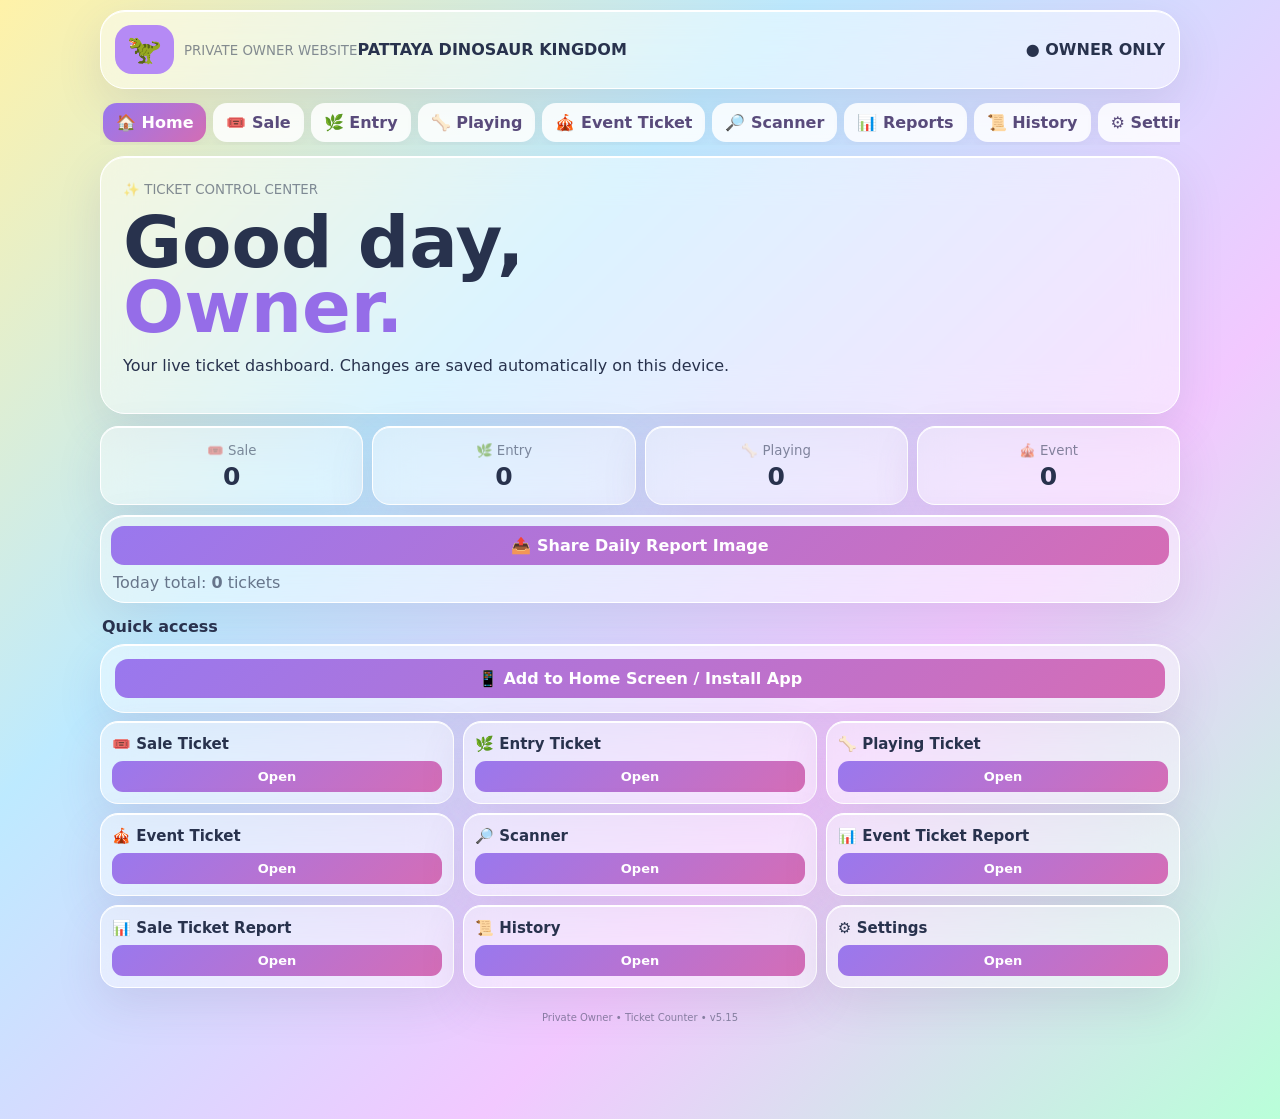
==== commit 46b6da2f: "Add files via upload" ====
--- a/index.html
+++ b/index.html
@@ -1,13 +1,13 @@
 <!doctype html><html><head><meta charset="utf-8"><meta name="viewport" content="width=device-width,initial-scale=1"><meta name="theme-color" content="#b79cff"><meta name="mobile-web-app-capable" content="yes"><meta name="apple-mobile-web-app-capable" content="yes"><meta name="apple-mobile-web-app-status-bar-style" content="default"><meta name="apple-mobile-web-app-title" content="Pattaya Owner"><link rel="manifest" href="./manifest.webmanifest?v=5.9"><link rel="icon" type="image/png" sizes="192x192" href="./icon-192.png?v=3.2"><link rel="icon" type="image/png" sizes="512x512" href="./icon-512.png?v=3.2"><link rel="apple-touch-icon" sizes="192x192" href="./icon-192.png?v=3.2"><title>Pattaya Dinosaur Kingdom</title><meta property="og:title" content="Pattaya Dinosaur Kingdom Owner"><meta property="og:description" content="Event Ticket Report"><style>
 *{box-sizing:border-box}html{scroll-behavior:smooth}body{margin:0;font-family:system-ui,-apple-system,BlinkMacSystemFont,"Segoe UI",sans-serif;color:#28324d;background:linear-gradient(135deg,#fff2a8,#bdeaff,#f2c8ff,#b9ffd9);min-height:100vh;-webkit-tap-highlight-color:transparent}button,.btn,a,input{touch-action:manipulation}button:active,.btn:active{transform:scale(.98)}main{max-width:1100px;margin:auto;padding:10px}.g{background:#ffffff75;border:1px solid #fff;border-radius:25px;box-shadow:0 16px 45px #66508022,inset 0 1px #fff;backdrop-filter:blur(20px)}header{padding:14px;display:flex;justify-content:space-between;align-items:center}.logo{font-size:28px;background:#b58af5;border-radius:17px;padding:8px 12px}.brand{display:flex;gap:10px;align-items:center}small{opacity:.55}nav{display:flex;gap:7px;overflow:auto;margin:11px 0;scrollbar-width:none;position:sticky;top:7px;z-index:4;padding:3px}nav::-webkit-scrollbar{display:none}nav a,nav button{padding:10px 13px;background:#ffffffd9;border-radius:14px;text-decoration:none;color:#594b7b;font-weight:850;white-space:nowrap;box-shadow:0 4px 14px #66508012}nav a.on{background:linear-gradient(135deg,#9877ef,#d36db4);color:#fff}.hero{padding:22px;margin-bottom:12px}h1{font-size:clamp(40px,7vw,72px);line-height:.9;margin:12px 0}h1 span{color:#956de8}.grid{display:grid;grid-template-columns:repeat(3,1fr);gap:11px}.card,.ticket{padding:14px}.home-grid{display:grid;grid-template-columns:repeat(3,1fr);gap:9px}.home-grid .card{padding:11px;border-radius:18px}.home-grid h3{font-size:15px;line-height:1.2;margin:2px 0 8px}.home-grid .btn{width:100%;text-align:center;padding:8px 7px;font-size:13px;border-radius:11px}.home-share{padding:10px!important;margin-top:9px!important}.tickets{display:grid;grid-template-columns:repeat(3,1fr);gap:11px}.pic{border-radius:18px;overflow:hidden;background:#fff9;display:flex;justify-content:center;align-items:center;font-size:50px}.pic img{width:100%;height:auto;max-height:none;display:block;object-fit:contain}input,button{font:inherit}input{width:100%;border:0;border-radius:12px;padding:11px;background:#fff9;margin:6px 0}button,.btn{border:0;border-radius:13px;padding:10px 14px;background:linear-gradient(135deg,#9978ee,#d56db6);color:#fff;font-weight:850;cursor:pointer;display:inline-block;text-decoration:none}.total{padding:16px;margin:12px 0;display:flex;justify-content:space-between;font-size:19px;font-weight:900}footer{padding:24px 5px 86px;font-size:10px;opacity:.5;text-align:center}.stat-grid{display:grid;grid-template-columns:repeat(4,1fr);gap:9px;margin:10px 0}.stat{padding:13px;border-radius:18px;text-align:center}.stat b{display:block;font-size:25px;margin-top:3px}.quick-title{margin:14px 2px 8px;font-weight:900}.muted{opacity:.65}.toast{position:fixed;left:50%;bottom:76px;transform:translateX(-50%) translateY(20px);background:#28324d;color:#fff;padding:11px 16px;border-radius:999px;font-weight:800;z-index:20;opacity:0;pointer-events:none;transition:.22s;box-shadow:0 10px 30px #0003}.toast.show{opacity:1;transform:translateX(-50%) translateY(0)}.stepper{display:grid;grid-template-columns:48px 1fr 48px;gap:6px;align-items:center;margin:6px 0}.stepper button{height:44px;padding:0;font-size:24px;border-radius:13px}.stepper input{margin:0;text-align:center;font-weight:850;font-size:18px}.danger{background:linear-gradient(135deg,#e45d72,#c63d63)!important}.secondary{background:#ffffffd9!important;color:#594b7b!important;border:1px solid #ffffff}.data-row{display:flex;gap:8px;align-items:center}.data-row>*{flex:1}@media(max-width:700px){.stat-grid{grid-template-columns:repeat(2,1fr)}nav{top:4px}body:after{content:"";position:fixed;left:0;right:0;bottom:0;height:64px;background:#ffffffcc;backdrop-filter:blur(14px);z-index:3;border-top:1px solid #fff}.toast{bottom:78px}}.modal{display:none;position:fixed;inset:0;background:#30204466;align-items:center;justify-content:center;padding:15px;z-index:5}.modal.show{display:flex}.box{padding:18px;width:min(470px,100%)}.preview{max-height:260px;overflow:hidden;border-radius:16px;background:#fff9;margin:6px 0;text-align:center}.preview img{max-width:100%;height:auto;display:block;margin:auto}.acts{display:flex;gap:8px}.acts>*{flex:1}@media(max-width:700px){.tickets,.grid{grid-template-columns:1fr 1fr}.home-grid{grid-template-columns:repeat(2,1fr);gap:8px}}@media(max-width:460px){.tickets,.grid{grid-template-columns:1fr}.home-grid{grid-template-columns:repeat(2,minmax(0,1fr));gap:7px}.home-grid .card{padding:9px}.home-grid h3{font-size:13px}.home-grid .btn{font-size:12px;padding:7px 5px}}
-</style></head><body><main><header class="g"><div class="brand"><div class="logo">🦖</div><div><small>PRIVATE OWNER WEBSITE</small><b>PATTAYA DINOSAUR KINGDOM</b></div></div><b>● OWNER ONLY</b></header><div id="app"></div><footer>Private Owner • Ticket Counter • v5.13</footer></main><div id="toast" class="toast"></div>
+</style></head><body><main><header class="g"><div class="brand"><div class="logo">🦖</div><div><small>PRIVATE OWNER WEBSITE</small><b>PATTAYA DINOSAUR KINGDOM</b></div></div><b>● OWNER ONLY</b></header><div id="app"></div><footer>Private Owner • Ticket Counter • v5.15</footer></main><div id="toast" class="toast"></div>
 <div class="modal" id="modal"><div class="box g"><h3>✏️ Edit Ticket</h3><input id="name" placeholder="Ticket name"><input id="price" type="number" min="0" step="1" inputmode="decimal" placeholder="Ticket price (THB)"><div class="preview" id="prev">No image selected</div><input id="file" type="file" accept="image/*"><div class="acts"><button onclick="closeM()">Cancel</button><button onclick="saveM()">Save</button></div></div></div>
 <script>
 const D={sale:[['Adult','👨'],['Kid','🧒'],['Small','👦'],['VIP','⭐'],['Kids Entry Ticket','🎟️']],entry:[['Adult','👨‍👩‍👦'],['Kid','🧒'],['Small','👦'],['VIP','⭐'],['Kids Entry Ticket','🎟️']],playing:[['50฿ Activity Ticket','🦴',50],['100฿ Activity Ticket','🦖',100],['200฿ Activity Ticket','🥚',200],['Package A','🎁'],['Package B','🎁'],['Promotion Rider','🏍️']]};
 function readJSON(key,fallback){try{const v=localStorage.getItem(key);return v?JSON.parse(v):fallback}catch(e){console.warn('Ignoring invalid saved data:',key,e);return fallback}}
 let S=readJSON('pdS',{}),M=readJSON('pdM',{}),E=readJSON('pdE',null),H=readJSON('pdH',[]),EC=localStorage.getItem('pdEC')||'';
 let LOGIN_AT=localStorage.pdLoginAt||new Date().toISOString();localStorage.pdLoginAt=LOGIN_AT;if(!Array.isArray(E)){E=E&&typeof E==='object'?[E]:[]}E=E.filter(x=>x&&typeof x==='object').map(x=>({name:String(x.name||'Event Ticket'),qty:Math.max(0,Number(x.qty)||0),price:Math.max(0,Number(x.price)||0),img:typeof x.img==='string'?x.img:''}));if(!E.length)E=[{name:'Event Ticket',qty:0,price:0,img:''}];if(!Array.isArray(H))H=[];if(!S||typeof S!=='object'||Array.isArray(S))S={};if(!M||typeof M!=='object'||Array.isArray(M))M={};for(let k in D){if(!S[k]||typeof S[k]!=='object'||Array.isArray(S[k]))S[k]={};if(!M[k]||typeof M[k]!=='object'||Array.isArray(M[k]))M[k]={}}if(!M.playing[0]||!M.playing[0].img)M.playing[0]={...(M.playing[0]||{}),name:(M.playing[0]&&M.playing[0].name)||'50฿ Activity Ticket',img:(M.playing[0]&&M.playing[0].img)||''};
-const APP_VERSION='5.13';let APP_META=readJSON('pdAppMeta',{});if(!APP_META||typeof APP_META!=='object')APP_META={};APP_META.version=APP_VERSION;APP_META.updatedAt=new Date().toISOString();localStorage.pdAppMeta=JSON.stringify(APP_META);if(!localStorage.pdReportDate)localStorage.pdReportDate=new Date().toISOString().slice(0,10);for(let k of ['sale','entry','playing']){D[k].forEach((x,n)=>{M[k][n]=M[k][n]||{};if(M[k][n].price==null&&x[2]!=null)M[k][n].price=Math.max(0,Number(x[2])||0)})}
+const APP_VERSION='5.15';let APP_META=readJSON('pdAppMeta',{});if(!APP_META||typeof APP_META!=='object')APP_META={};APP_META.version=APP_VERSION;APP_META.updatedAt=new Date().toISOString();localStorage.pdAppMeta=JSON.stringify(APP_META);if(!localStorage.pdReportDate)localStorage.pdReportDate=new Date().toISOString().slice(0,10);for(let k of ['sale','entry','playing']){D[k].forEach((x,n)=>{M[k][n]=M[k][n]||{};if(M[k][n].price==null&&x[2]!=null)M[k][n].price=Math.max(0,Number(x[2])||0)})}
 const APP=document.getElementById('app');
 const SUPABASE_URL='https://mwctmwcdhlbowrovdluw.supabase.co';
 const SUPABASE_PUBLISHABLE_KEY='sb_publishable_UbkUEnXxenkntKZ3J8LOyw_ropEBYNk';
@@ -235,46 +235,52 @@
 async function buildEventTemplateImage(rows){
  const W=1024,H=1536;
  const c=document.createElement('canvas');c.width=W;c.height=H;const ctx=c.getContext('2d');
- const base=await loadReportImage('report-template-event.png');
+ const base=await loadReportImage('report-template-event-v5.15.png');
  if(!base)return null;
  ctx.drawImage(base,0,0,W,H);
- // Clean template already has the original sky/foliage colors with old dynamic text removed.
- function txt(v,x,y,font='700 28px system-ui',fill='#102d63',align='left'){ctx.fillStyle=fill;ctx.font=font;ctx.textAlign=align;ctx.textBaseline='middle';ctx.fillText(String(v),x,y)}
- function fit(v,max,font){ctx.font=font;let s=String(v??'');while(s.length>2&&ctx.measureText(s).width>max)s=s.slice(0,-1);return s}
+
+ function txt(v,x,y,font='700 28px system-ui',fill='#102d63',align='left'){
+   ctx.fillStyle=fill;ctx.font=font;ctx.textAlign=align;ctx.textBaseline='middle';ctx.fillText(String(v),x,y);
+ }
+ function roundedRect(x,y,w,h,r,fill){
+   ctx.fillStyle=fill;ctx.beginPath();
+   ctx.moveTo(x+r,y);ctx.arcTo(x+w,y,x+w,y+h,r);ctx.arcTo(x+w,y+h,x,y+h,r);
+   ctx.arcTo(x,y+h,x,y,r);ctx.arcTo(x,y,x+w,y,r);ctx.closePath();ctx.fill();
+ }
+ function fit(v,max,font){ctx.font=font;let s=String(v??'');while(s.length>2&&ctx.measureText(s).width>max)s=s.slice(0,-1);return s;}
+
+ // LOCATION: the v5.15 artwork leaves a clean space after "เฉพาะกิจคิงดอม :".
  const center=reportLocation()||'PATTAYA';
- txt(fit(center,260,'900 30px system-ui'),765,154,'900 30px system-ui','#102d63','center');
- // Draw the selected report date directly on the original pink date pill.
- // No opaque overlay is used, so the original background colors remain visible.
- txt(reportDateThai(),525,286,'900 44px system-ui','#102d63','center');
- // Clean table body while retaining original grid/header colors.
- const x0=31,y0=418,rowH=102,w=958;
- ctx.fillStyle='#ffffff';ctx.fillRect(x0,y0,w,rowH*6);
+ txt(fit(center,330,'900 31px system-ui'),760,153,'900 31px system-ui','#102d63','center');
+
+ // DATE: rebuild only the pink date pill so the template's example date can never ghost underneath.
+ // The calendar icon remains from the artwork; the pill is recreated with a soft pink fill.
+ roundedRect(326,246,392,76,38,'#ffd8e4');
+ txt('📅',395,284,'42px system-ui','#e31e2f','center');
+ txt('วันที่ '+reportDateThai(),525,284,'900 38px system-ui','#102d63','center');
+
+ // Clear only dynamic quantity/amount cells. Table background is white, so this blends into the original artwork.
+ const x0=31,y0=418,rowH=102;
+ ctx.fillStyle='#ffffff';
+ ctx.fillRect(540,y0,199,rowH*6);
+ ctx.fillRect(740,y0,249,rowH*6);
  ctx.strokeStyle='#d2d8df';ctx.lineWidth=1;
  [132,539,739,989].forEach(x=>{ctx.beginPath();ctx.moveTo(x,y0);ctx.lineTo(x,y0+rowH*6);ctx.stroke()});
  for(let r=0;r<=6;r++){ctx.beginPath();ctx.moveTo(x0,y0+r*rowH);ctx.lineTo(989,y0+r*rowH);ctx.stroke()}
- const colors=['#1e83dd','#ff7b22','#ed3b9b','#7b57e8','#1aa761','#f39a19'];
- const english=['Fossil Digging','Dino Train','Mini Bounce House','Dino Rider','Dino Walking','Dino Scooter'];
- const loaded=await Promise.all(rows.slice(0,6).map(r=>loadReportImage(r.img)));
+
  for(let i=0;i<6;i++){
-   const r=rows[i]||{name:'',qty:0,price:0,img:''}; const y=y0+i*rowH;
-   txt(String(i+1),82,y+rowH/2,'900 34px system-ui',colors[i],'center');
-   if(loaded[i]){const im=loaded[i],sc=Math.min(125/im.width,84/im.height),dw=im.width*sc,dh=im.height*sc;ctx.drawImage(im,145+(125-dw)/2,y+9+(84-dh)/2,dw,dh)}
-   const name=fit(r.name,245,'800 27px system-ui'); if(name)txt(name,288,y+36,'800 27px system-ui','#102d63','left');
-   const en=String(r.en||english[i]||''); if(en)txt(fit(en,245,'500 20px system-ui'),288,y+68,'500 20px system-ui','#102d63','left');
+   const r=rows[i]||{qty:0,price:0};
+   const y=y0+i*rowH;
    const q=Math.max(0,Number(r.qty)||0),p=Math.max(0,Number(r.price)||0),t=q*p;
    txt(String(q),639,y+rowH/2,'900 36px system-ui','#102d63','center');
    txt(p>0?t.toLocaleString():'—',860,y+rowH/2,'900 34px system-ui',p>0?'#102d63':'#7a8797','center');
  }
- // Summary panel: clear only the dynamic text area while preserving the original pink panel,
- // mascot and ticket artwork from the clean template.
+
+ // Clear the example total number only, preserving the pink panel, mascot and ticket graphic.
+ ctx.fillStyle='#ffe6ef';ctx.fillRect(500,1060,125,125);
  const totalQty=rows.reduce((a,r)=>a+Math.max(0,Number(r.qty)||0),0);
- const totalAmount=rows.reduce((a,r)=>a+(Math.max(0,Number(r.qty)||0)*Math.max(0,Number(r.price)||0)),0);
- ctx.fillStyle='#ffe6ef';ctx.fillRect(285,1055,545,150);
- txt('รวมยอด',430,1125,'900 42px system-ui','#102d63','center');
- txt(totalQty.toLocaleString(),550,1125,'900 58px system-ui','#e31e2f','center');
- txt('ใบครับ',650,1125,'900 42px system-ui','#102d63','center');
- txt('รวมเป็นเงิน',760,1090,'800 25px system-ui','#102d63','center');
- txt(totalAmount.toLocaleString()+' บาท',760,1140,'900 40px system-ui','#e31e2f','center');
+ txt(totalQty.toLocaleString(),575,1125,'900 58px system-ui','#e31e2f','center');
+
  return c;
 }
 async function buildReportImage(kind){
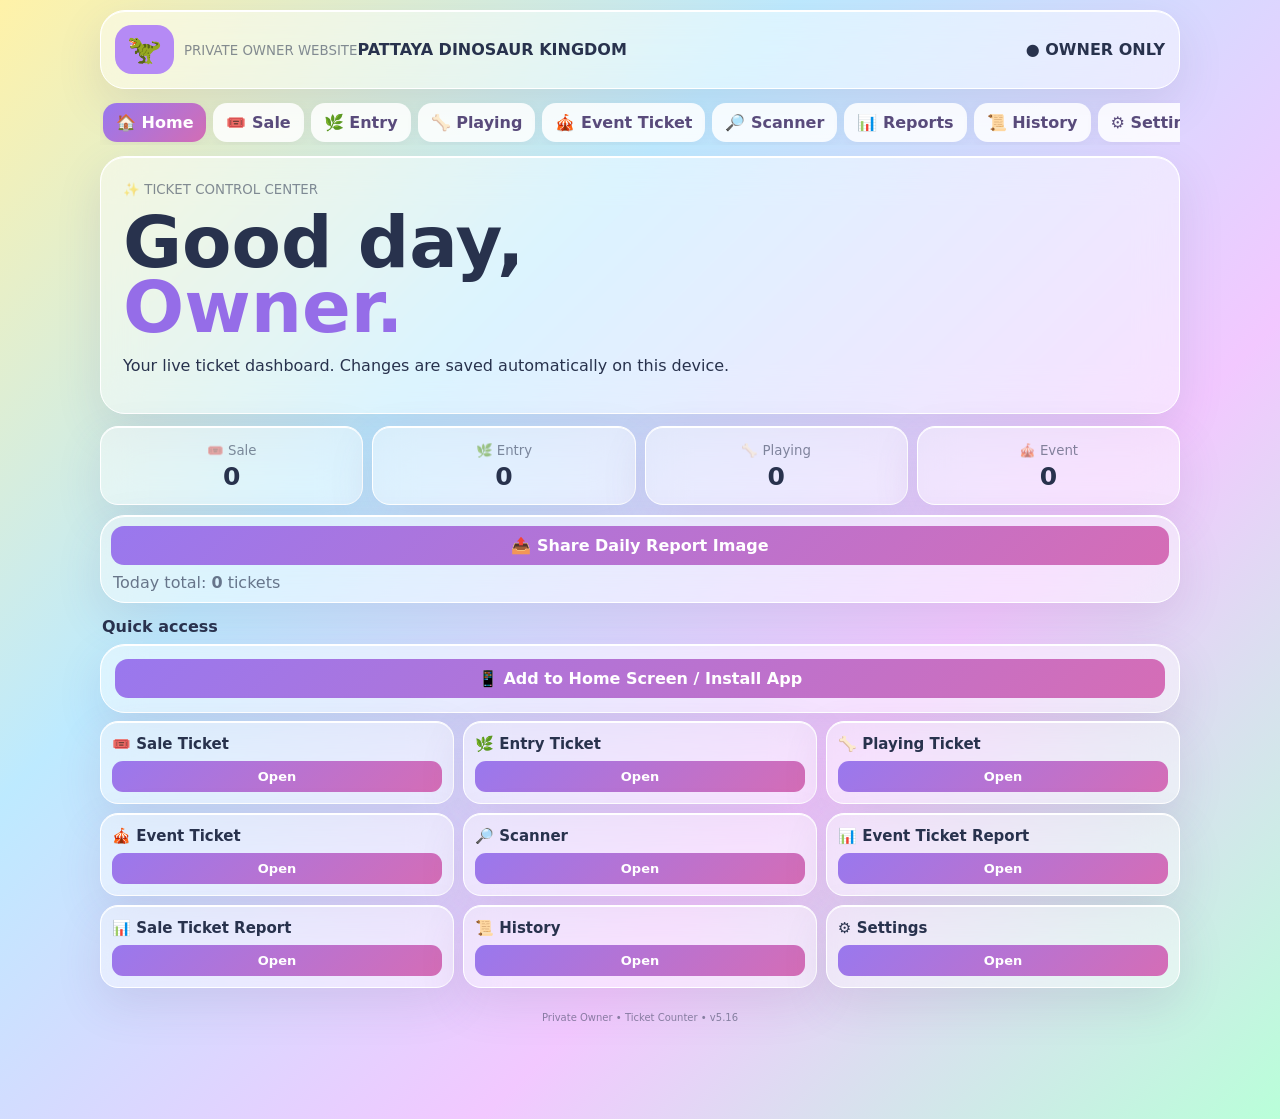
==== commit 134249b6: "Add files via upload" ====
--- a/index.html
+++ b/index.html
@@ -1,13 +1,13 @@
-<!doctype html><html><head><meta charset="utf-8"><meta name="viewport" content="width=device-width,initial-scale=1"><meta name="theme-color" content="#b79cff"><meta name="mobile-web-app-capable" content="yes"><meta name="apple-mobile-web-app-capable" content="yes"><meta name="apple-mobile-web-app-status-bar-style" content="default"><meta name="apple-mobile-web-app-title" content="Pattaya Owner"><link rel="manifest" href="./manifest.webmanifest?v=5.9"><link rel="icon" type="image/png" sizes="192x192" href="./icon-192.png?v=3.2"><link rel="icon" type="image/png" sizes="512x512" href="./icon-512.png?v=3.2"><link rel="apple-touch-icon" sizes="192x192" href="./icon-192.png?v=3.2"><title>Pattaya Dinosaur Kingdom</title><meta property="og:title" content="Pattaya Dinosaur Kingdom Owner"><meta property="og:description" content="Event Ticket Report"><style>
+<!doctype html><html><head><meta charset="utf-8"><meta name="viewport" content="width=device-width,initial-scale=1"><meta name="theme-color" content="#b79cff"><meta name="mobile-web-app-capable" content="yes"><meta name="apple-mobile-web-app-capable" content="yes"><meta name="apple-mobile-web-app-status-bar-style" content="default"><meta name="apple-mobile-web-app-title" content="Pattaya Owner"><link rel="manifest" href="./manifest.webmanifest?v=5.16"><link rel="icon" type="image/png" sizes="192x192" href="./icon-192.png?v=3.2"><link rel="icon" type="image/png" sizes="512x512" href="./icon-512.png?v=3.2"><link rel="apple-touch-icon" sizes="192x192" href="./icon-192.png?v=3.2"><title>Pattaya Dinosaur Kingdom</title><meta property="og:title" content="Pattaya Dinosaur Kingdom Owner"><meta property="og:description" content="Event Ticket Report"><style>
 *{box-sizing:border-box}html{scroll-behavior:smooth}body{margin:0;font-family:system-ui,-apple-system,BlinkMacSystemFont,"Segoe UI",sans-serif;color:#28324d;background:linear-gradient(135deg,#fff2a8,#bdeaff,#f2c8ff,#b9ffd9);min-height:100vh;-webkit-tap-highlight-color:transparent}button,.btn,a,input{touch-action:manipulation}button:active,.btn:active{transform:scale(.98)}main{max-width:1100px;margin:auto;padding:10px}.g{background:#ffffff75;border:1px solid #fff;border-radius:25px;box-shadow:0 16px 45px #66508022,inset 0 1px #fff;backdrop-filter:blur(20px)}header{padding:14px;display:flex;justify-content:space-between;align-items:center}.logo{font-size:28px;background:#b58af5;border-radius:17px;padding:8px 12px}.brand{display:flex;gap:10px;align-items:center}small{opacity:.55}nav{display:flex;gap:7px;overflow:auto;margin:11px 0;scrollbar-width:none;position:sticky;top:7px;z-index:4;padding:3px}nav::-webkit-scrollbar{display:none}nav a,nav button{padding:10px 13px;background:#ffffffd9;border-radius:14px;text-decoration:none;color:#594b7b;font-weight:850;white-space:nowrap;box-shadow:0 4px 14px #66508012}nav a.on{background:linear-gradient(135deg,#9877ef,#d36db4);color:#fff}.hero{padding:22px;margin-bottom:12px}h1{font-size:clamp(40px,7vw,72px);line-height:.9;margin:12px 0}h1 span{color:#956de8}.grid{display:grid;grid-template-columns:repeat(3,1fr);gap:11px}.card,.ticket{padding:14px}.home-grid{display:grid;grid-template-columns:repeat(3,1fr);gap:9px}.home-grid .card{padding:11px;border-radius:18px}.home-grid h3{font-size:15px;line-height:1.2;margin:2px 0 8px}.home-grid .btn{width:100%;text-align:center;padding:8px 7px;font-size:13px;border-radius:11px}.home-share{padding:10px!important;margin-top:9px!important}.tickets{display:grid;grid-template-columns:repeat(3,1fr);gap:11px}.pic{border-radius:18px;overflow:hidden;background:#fff9;display:flex;justify-content:center;align-items:center;font-size:50px}.pic img{width:100%;height:auto;max-height:none;display:block;object-fit:contain}input,button{font:inherit}input{width:100%;border:0;border-radius:12px;padding:11px;background:#fff9;margin:6px 0}button,.btn{border:0;border-radius:13px;padding:10px 14px;background:linear-gradient(135deg,#9978ee,#d56db6);color:#fff;font-weight:850;cursor:pointer;display:inline-block;text-decoration:none}.total{padding:16px;margin:12px 0;display:flex;justify-content:space-between;font-size:19px;font-weight:900}footer{padding:24px 5px 86px;font-size:10px;opacity:.5;text-align:center}.stat-grid{display:grid;grid-template-columns:repeat(4,1fr);gap:9px;margin:10px 0}.stat{padding:13px;border-radius:18px;text-align:center}.stat b{display:block;font-size:25px;margin-top:3px}.quick-title{margin:14px 2px 8px;font-weight:900}.muted{opacity:.65}.toast{position:fixed;left:50%;bottom:76px;transform:translateX(-50%) translateY(20px);background:#28324d;color:#fff;padding:11px 16px;border-radius:999px;font-weight:800;z-index:20;opacity:0;pointer-events:none;transition:.22s;box-shadow:0 10px 30px #0003}.toast.show{opacity:1;transform:translateX(-50%) translateY(0)}.stepper{display:grid;grid-template-columns:48px 1fr 48px;gap:6px;align-items:center;margin:6px 0}.stepper button{height:44px;padding:0;font-size:24px;border-radius:13px}.stepper input{margin:0;text-align:center;font-weight:850;font-size:18px}.danger{background:linear-gradient(135deg,#e45d72,#c63d63)!important}.secondary{background:#ffffffd9!important;color:#594b7b!important;border:1px solid #ffffff}.data-row{display:flex;gap:8px;align-items:center}.data-row>*{flex:1}@media(max-width:700px){.stat-grid{grid-template-columns:repeat(2,1fr)}nav{top:4px}body:after{content:"";position:fixed;left:0;right:0;bottom:0;height:64px;background:#ffffffcc;backdrop-filter:blur(14px);z-index:3;border-top:1px solid #fff}.toast{bottom:78px}}.modal{display:none;position:fixed;inset:0;background:#30204466;align-items:center;justify-content:center;padding:15px;z-index:5}.modal.show{display:flex}.box{padding:18px;width:min(470px,100%)}.preview{max-height:260px;overflow:hidden;border-radius:16px;background:#fff9;margin:6px 0;text-align:center}.preview img{max-width:100%;height:auto;display:block;margin:auto}.acts{display:flex;gap:8px}.acts>*{flex:1}@media(max-width:700px){.tickets,.grid{grid-template-columns:1fr 1fr}.home-grid{grid-template-columns:repeat(2,1fr);gap:8px}}@media(max-width:460px){.tickets,.grid{grid-template-columns:1fr}.home-grid{grid-template-columns:repeat(2,minmax(0,1fr));gap:7px}.home-grid .card{padding:9px}.home-grid h3{font-size:13px}.home-grid .btn{font-size:12px;padding:7px 5px}}
-</style></head><body><main><header class="g"><div class="brand"><div class="logo">🦖</div><div><small>PRIVATE OWNER WEBSITE</small><b>PATTAYA DINOSAUR KINGDOM</b></div></div><b>● OWNER ONLY</b></header><div id="app"></div><footer>Private Owner • Ticket Counter • v5.15</footer></main><div id="toast" class="toast"></div>
+</style></head><body><main><header class="g"><div class="brand"><div class="logo">🦖</div><div><small>PRIVATE OWNER WEBSITE</small><b>PATTAYA DINOSAUR KINGDOM</b></div></div><b>● OWNER ONLY</b></header><div id="app"></div><footer>Private Owner • Ticket Counter • v5.16</footer></main><div id="toast" class="toast"></div>
 <div class="modal" id="modal"><div class="box g"><h3>✏️ Edit Ticket</h3><input id="name" placeholder="Ticket name"><input id="price" type="number" min="0" step="1" inputmode="decimal" placeholder="Ticket price (THB)"><div class="preview" id="prev">No image selected</div><input id="file" type="file" accept="image/*"><div class="acts"><button onclick="closeM()">Cancel</button><button onclick="saveM()">Save</button></div></div></div>
 <script>
 const D={sale:[['Adult','👨'],['Kid','🧒'],['Small','👦'],['VIP','⭐'],['Kids Entry Ticket','🎟️']],entry:[['Adult','👨‍👩‍👦'],['Kid','🧒'],['Small','👦'],['VIP','⭐'],['Kids Entry Ticket','🎟️']],playing:[['50฿ Activity Ticket','🦴',50],['100฿ Activity Ticket','🦖',100],['200฿ Activity Ticket','🥚',200],['Package A','🎁'],['Package B','🎁'],['Promotion Rider','🏍️']]};
 function readJSON(key,fallback){try{const v=localStorage.getItem(key);return v?JSON.parse(v):fallback}catch(e){console.warn('Ignoring invalid saved data:',key,e);return fallback}}
 let S=readJSON('pdS',{}),M=readJSON('pdM',{}),E=readJSON('pdE',null),H=readJSON('pdH',[]),EC=localStorage.getItem('pdEC')||'';
 let LOGIN_AT=localStorage.pdLoginAt||new Date().toISOString();localStorage.pdLoginAt=LOGIN_AT;if(!Array.isArray(E)){E=E&&typeof E==='object'?[E]:[]}E=E.filter(x=>x&&typeof x==='object').map(x=>({name:String(x.name||'Event Ticket'),qty:Math.max(0,Number(x.qty)||0),price:Math.max(0,Number(x.price)||0),img:typeof x.img==='string'?x.img:''}));if(!E.length)E=[{name:'Event Ticket',qty:0,price:0,img:''}];if(!Array.isArray(H))H=[];if(!S||typeof S!=='object'||Array.isArray(S))S={};if(!M||typeof M!=='object'||Array.isArray(M))M={};for(let k in D){if(!S[k]||typeof S[k]!=='object'||Array.isArray(S[k]))S[k]={};if(!M[k]||typeof M[k]!=='object'||Array.isArray(M[k]))M[k]={}}if(!M.playing[0]||!M.playing[0].img)M.playing[0]={...(M.playing[0]||{}),name:(M.playing[0]&&M.playing[0].name)||'50฿ Activity Ticket',img:(M.playing[0]&&M.playing[0].img)||''};
-const APP_VERSION='5.15';let APP_META=readJSON('pdAppMeta',{});if(!APP_META||typeof APP_META!=='object')APP_META={};APP_META.version=APP_VERSION;APP_META.updatedAt=new Date().toISOString();localStorage.pdAppMeta=JSON.stringify(APP_META);if(!localStorage.pdReportDate)localStorage.pdReportDate=new Date().toISOString().slice(0,10);for(let k of ['sale','entry','playing']){D[k].forEach((x,n)=>{M[k][n]=M[k][n]||{};if(M[k][n].price==null&&x[2]!=null)M[k][n].price=Math.max(0,Number(x[2])||0)})}
+const APP_VERSION='5.16';let APP_META=readJSON('pdAppMeta',{});if(!APP_META||typeof APP_META!=='object')APP_META={};APP_META.version=APP_VERSION;APP_META.updatedAt=new Date().toISOString();localStorage.pdAppMeta=JSON.stringify(APP_META);if(!localStorage.pdReportDate)localStorage.pdReportDate=new Date().toISOString().slice(0,10);for(let k of ['sale','entry','playing']){D[k].forEach((x,n)=>{M[k][n]=M[k][n]||{};if(M[k][n].price==null&&x[2]!=null)M[k][n].price=Math.max(0,Number(x[2])||0)})}
 const APP=document.getElementById('app');
 const SUPABASE_URL='https://mwctmwcdhlbowrovdluw.supabase.co';
 const SUPABASE_PUBLISHABLE_KEY='sb_publishable_UbkUEnXxenkntKZ3J8LOyw_ropEBYNk';
@@ -235,7 +235,7 @@
 async function buildEventTemplateImage(rows){
  const W=1024,H=1536;
  const c=document.createElement('canvas');c.width=W;c.height=H;const ctx=c.getContext('2d');
- const base=await loadReportImage('report-template-event-v5.15.png');
+ const base=await loadReportImage('report-template-event-dynamic-base.png');
  if(!base)return null;
  ctx.drawImage(base,0,0,W,H);
 
@@ -253,10 +253,8 @@
  const center=reportLocation()||'PATTAYA';
  txt(fit(center,330,'900 31px system-ui'),760,153,'900 31px system-ui','#102d63','center');
 
- // DATE: rebuild only the pink date pill so the template's example date can never ghost underneath.
- // The calendar icon remains from the artwork; the pill is recreated with a soft pink fill.
- roundedRect(326,246,392,76,38,'#ffd8e4');
- txt('📅',395,284,'42px system-ui','#e31e2f','center');
+ // DATE: the clean base already contains the original pink date pill and calendar icon.
+ // Only the dynamic date text is drawn here, so no old date can show through.
  txt('วันที่ '+reportDateThai(),525,284,'900 38px system-ui','#102d63','center');
 
  // Clear only dynamic quantity/amount cells. Table background is white, so this blends into the original artwork.
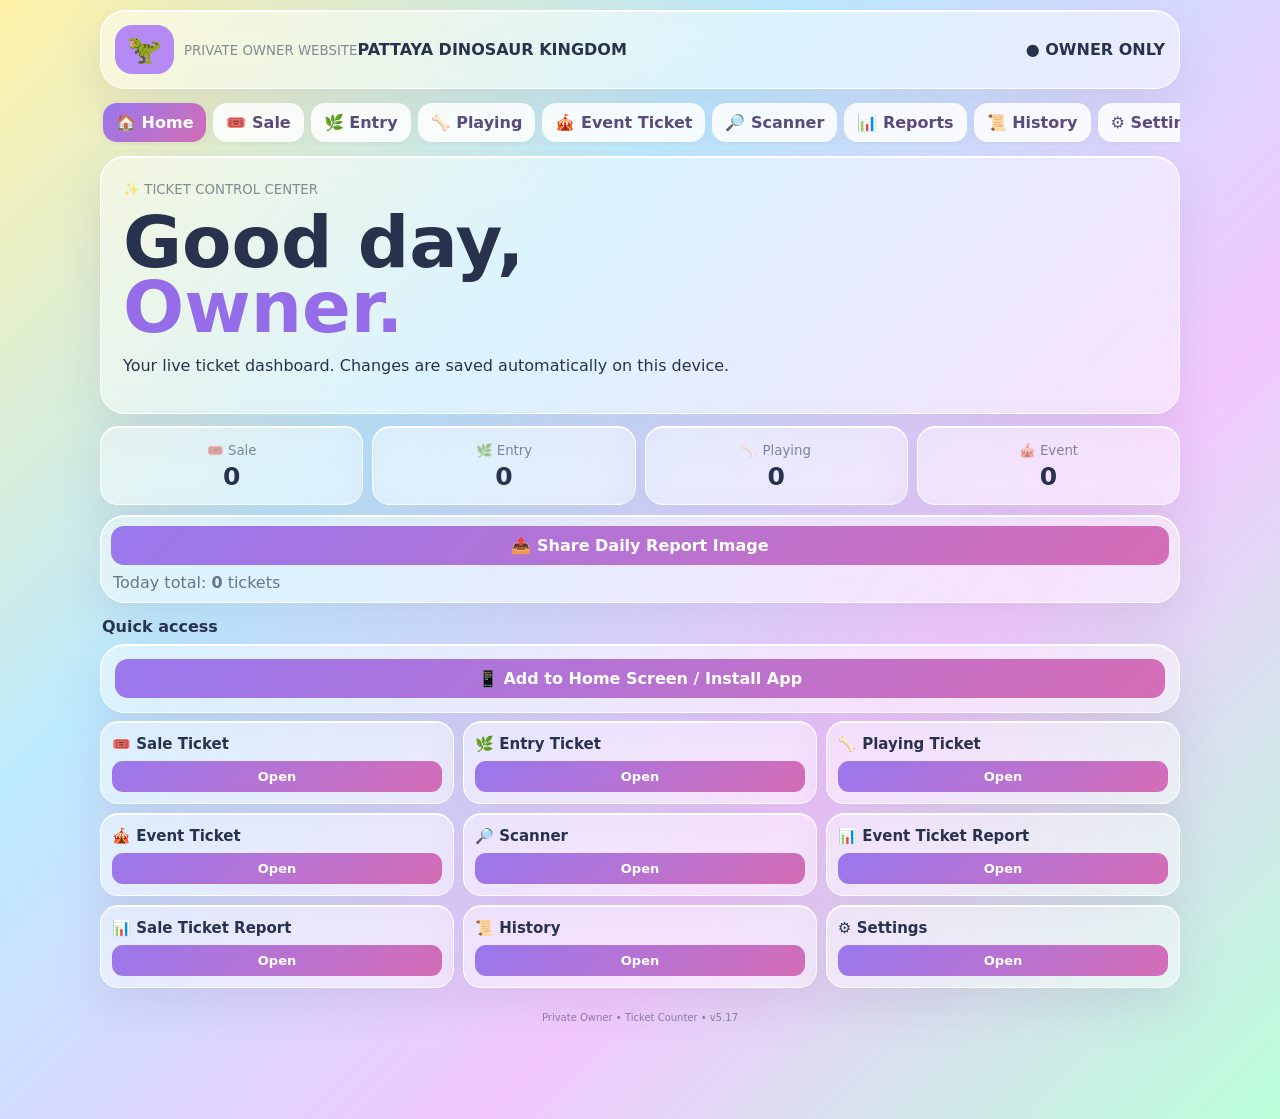
==== commit 2d28a290: "Add files via upload" ====
--- a/index.html
+++ b/index.html
@@ -1,13 +1,13 @@
 <!doctype html><html><head><meta charset="utf-8"><meta name="viewport" content="width=device-width,initial-scale=1"><meta name="theme-color" content="#b79cff"><meta name="mobile-web-app-capable" content="yes"><meta name="apple-mobile-web-app-capable" content="yes"><meta name="apple-mobile-web-app-status-bar-style" content="default"><meta name="apple-mobile-web-app-title" content="Pattaya Owner"><link rel="manifest" href="./manifest.webmanifest?v=5.16"><link rel="icon" type="image/png" sizes="192x192" href="./icon-192.png?v=3.2"><link rel="icon" type="image/png" sizes="512x512" href="./icon-512.png?v=3.2"><link rel="apple-touch-icon" sizes="192x192" href="./icon-192.png?v=3.2"><title>Pattaya Dinosaur Kingdom</title><meta property="og:title" content="Pattaya Dinosaur Kingdom Owner"><meta property="og:description" content="Event Ticket Report"><style>
 *{box-sizing:border-box}html{scroll-behavior:smooth}body{margin:0;font-family:system-ui,-apple-system,BlinkMacSystemFont,"Segoe UI",sans-serif;color:#28324d;background:linear-gradient(135deg,#fff2a8,#bdeaff,#f2c8ff,#b9ffd9);min-height:100vh;-webkit-tap-highlight-color:transparent}button,.btn,a,input{touch-action:manipulation}button:active,.btn:active{transform:scale(.98)}main{max-width:1100px;margin:auto;padding:10px}.g{background:#ffffff75;border:1px solid #fff;border-radius:25px;box-shadow:0 16px 45px #66508022,inset 0 1px #fff;backdrop-filter:blur(20px)}header{padding:14px;display:flex;justify-content:space-between;align-items:center}.logo{font-size:28px;background:#b58af5;border-radius:17px;padding:8px 12px}.brand{display:flex;gap:10px;align-items:center}small{opacity:.55}nav{display:flex;gap:7px;overflow:auto;margin:11px 0;scrollbar-width:none;position:sticky;top:7px;z-index:4;padding:3px}nav::-webkit-scrollbar{display:none}nav a,nav button{padding:10px 13px;background:#ffffffd9;border-radius:14px;text-decoration:none;color:#594b7b;font-weight:850;white-space:nowrap;box-shadow:0 4px 14px #66508012}nav a.on{background:linear-gradient(135deg,#9877ef,#d36db4);color:#fff}.hero{padding:22px;margin-bottom:12px}h1{font-size:clamp(40px,7vw,72px);line-height:.9;margin:12px 0}h1 span{color:#956de8}.grid{display:grid;grid-template-columns:repeat(3,1fr);gap:11px}.card,.ticket{padding:14px}.home-grid{display:grid;grid-template-columns:repeat(3,1fr);gap:9px}.home-grid .card{padding:11px;border-radius:18px}.home-grid h3{font-size:15px;line-height:1.2;margin:2px 0 8px}.home-grid .btn{width:100%;text-align:center;padding:8px 7px;font-size:13px;border-radius:11px}.home-share{padding:10px!important;margin-top:9px!important}.tickets{display:grid;grid-template-columns:repeat(3,1fr);gap:11px}.pic{border-radius:18px;overflow:hidden;background:#fff9;display:flex;justify-content:center;align-items:center;font-size:50px}.pic img{width:100%;height:auto;max-height:none;display:block;object-fit:contain}input,button{font:inherit}input{width:100%;border:0;border-radius:12px;padding:11px;background:#fff9;margin:6px 0}button,.btn{border:0;border-radius:13px;padding:10px 14px;background:linear-gradient(135deg,#9978ee,#d56db6);color:#fff;font-weight:850;cursor:pointer;display:inline-block;text-decoration:none}.total{padding:16px;margin:12px 0;display:flex;justify-content:space-between;font-size:19px;font-weight:900}footer{padding:24px 5px 86px;font-size:10px;opacity:.5;text-align:center}.stat-grid{display:grid;grid-template-columns:repeat(4,1fr);gap:9px;margin:10px 0}.stat{padding:13px;border-radius:18px;text-align:center}.stat b{display:block;font-size:25px;margin-top:3px}.quick-title{margin:14px 2px 8px;font-weight:900}.muted{opacity:.65}.toast{position:fixed;left:50%;bottom:76px;transform:translateX(-50%) translateY(20px);background:#28324d;color:#fff;padding:11px 16px;border-radius:999px;font-weight:800;z-index:20;opacity:0;pointer-events:none;transition:.22s;box-shadow:0 10px 30px #0003}.toast.show{opacity:1;transform:translateX(-50%) translateY(0)}.stepper{display:grid;grid-template-columns:48px 1fr 48px;gap:6px;align-items:center;margin:6px 0}.stepper button{height:44px;padding:0;font-size:24px;border-radius:13px}.stepper input{margin:0;text-align:center;font-weight:850;font-size:18px}.danger{background:linear-gradient(135deg,#e45d72,#c63d63)!important}.secondary{background:#ffffffd9!important;color:#594b7b!important;border:1px solid #ffffff}.data-row{display:flex;gap:8px;align-items:center}.data-row>*{flex:1}@media(max-width:700px){.stat-grid{grid-template-columns:repeat(2,1fr)}nav{top:4px}body:after{content:"";position:fixed;left:0;right:0;bottom:0;height:64px;background:#ffffffcc;backdrop-filter:blur(14px);z-index:3;border-top:1px solid #fff}.toast{bottom:78px}}.modal{display:none;position:fixed;inset:0;background:#30204466;align-items:center;justify-content:center;padding:15px;z-index:5}.modal.show{display:flex}.box{padding:18px;width:min(470px,100%)}.preview{max-height:260px;overflow:hidden;border-radius:16px;background:#fff9;margin:6px 0;text-align:center}.preview img{max-width:100%;height:auto;display:block;margin:auto}.acts{display:flex;gap:8px}.acts>*{flex:1}@media(max-width:700px){.tickets,.grid{grid-template-columns:1fr 1fr}.home-grid{grid-template-columns:repeat(2,1fr);gap:8px}}@media(max-width:460px){.tickets,.grid{grid-template-columns:1fr}.home-grid{grid-template-columns:repeat(2,minmax(0,1fr));gap:7px}.home-grid .card{padding:9px}.home-grid h3{font-size:13px}.home-grid .btn{font-size:12px;padding:7px 5px}}
-</style></head><body><main><header class="g"><div class="brand"><div class="logo">🦖</div><div><small>PRIVATE OWNER WEBSITE</small><b>PATTAYA DINOSAUR KINGDOM</b></div></div><b>● OWNER ONLY</b></header><div id="app"></div><footer>Private Owner • Ticket Counter • v5.16</footer></main><div id="toast" class="toast"></div>
+</style></head><body><main><header class="g"><div class="brand"><div class="logo">🦖</div><div><small>PRIVATE OWNER WEBSITE</small><b>PATTAYA DINOSAUR KINGDOM</b></div></div><b>● OWNER ONLY</b></header><div id="app"></div><footer>Private Owner • Ticket Counter • v5.17</footer></main><div id="toast" class="toast"></div>
 <div class="modal" id="modal"><div class="box g"><h3>✏️ Edit Ticket</h3><input id="name" placeholder="Ticket name"><input id="price" type="number" min="0" step="1" inputmode="decimal" placeholder="Ticket price (THB)"><div class="preview" id="prev">No image selected</div><input id="file" type="file" accept="image/*"><div class="acts"><button onclick="closeM()">Cancel</button><button onclick="saveM()">Save</button></div></div></div>
 <script>
 const D={sale:[['Adult','👨'],['Kid','🧒'],['Small','👦'],['VIP','⭐'],['Kids Entry Ticket','🎟️']],entry:[['Adult','👨‍👩‍👦'],['Kid','🧒'],['Small','👦'],['VIP','⭐'],['Kids Entry Ticket','🎟️']],playing:[['50฿ Activity Ticket','🦴',50],['100฿ Activity Ticket','🦖',100],['200฿ Activity Ticket','🥚',200],['Package A','🎁'],['Package B','🎁'],['Promotion Rider','🏍️']]};
 function readJSON(key,fallback){try{const v=localStorage.getItem(key);return v?JSON.parse(v):fallback}catch(e){console.warn('Ignoring invalid saved data:',key,e);return fallback}}
 let S=readJSON('pdS',{}),M=readJSON('pdM',{}),E=readJSON('pdE',null),H=readJSON('pdH',[]),EC=localStorage.getItem('pdEC')||'';
 let LOGIN_AT=localStorage.pdLoginAt||new Date().toISOString();localStorage.pdLoginAt=LOGIN_AT;if(!Array.isArray(E)){E=E&&typeof E==='object'?[E]:[]}E=E.filter(x=>x&&typeof x==='object').map(x=>({name:String(x.name||'Event Ticket'),qty:Math.max(0,Number(x.qty)||0),price:Math.max(0,Number(x.price)||0),img:typeof x.img==='string'?x.img:''}));if(!E.length)E=[{name:'Event Ticket',qty:0,price:0,img:''}];if(!Array.isArray(H))H=[];if(!S||typeof S!=='object'||Array.isArray(S))S={};if(!M||typeof M!=='object'||Array.isArray(M))M={};for(let k in D){if(!S[k]||typeof S[k]!=='object'||Array.isArray(S[k]))S[k]={};if(!M[k]||typeof M[k]!=='object'||Array.isArray(M[k]))M[k]={}}if(!M.playing[0]||!M.playing[0].img)M.playing[0]={...(M.playing[0]||{}),name:(M.playing[0]&&M.playing[0].name)||'50฿ Activity Ticket',img:(M.playing[0]&&M.playing[0].img)||''};
-const APP_VERSION='5.16';let APP_META=readJSON('pdAppMeta',{});if(!APP_META||typeof APP_META!=='object')APP_META={};APP_META.version=APP_VERSION;APP_META.updatedAt=new Date().toISOString();localStorage.pdAppMeta=JSON.stringify(APP_META);if(!localStorage.pdReportDate)localStorage.pdReportDate=new Date().toISOString().slice(0,10);for(let k of ['sale','entry','playing']){D[k].forEach((x,n)=>{M[k][n]=M[k][n]||{};if(M[k][n].price==null&&x[2]!=null)M[k][n].price=Math.max(0,Number(x[2])||0)})}
+const APP_VERSION='5.17';let APP_META=readJSON('pdAppMeta',{});if(!APP_META||typeof APP_META!=='object')APP_META={};APP_META.version=APP_VERSION;APP_META.updatedAt=new Date().toISOString();localStorage.pdAppMeta=JSON.stringify(APP_META);if(!localStorage.pdReportDate)localStorage.pdReportDate=new Date().toISOString().slice(0,10);for(let k of ['sale','entry','playing']){D[k].forEach((x,n)=>{M[k][n]=M[k][n]||{};if(M[k][n].price==null&&x[2]!=null)M[k][n].price=Math.max(0,Number(x[2])||0)})}
 const APP=document.getElementById('app');
 const SUPABASE_URL='https://mwctmwcdhlbowrovdluw.supabase.co';
 const SUPABASE_PUBLISHABLE_KEY='sb_publishable_UbkUEnXxenkntKZ3J8LOyw_ropEBYNk';
@@ -257,18 +257,37 @@
  // Only the dynamic date text is drawn here, so no old date can show through.
  txt('วันที่ '+reportDateThai(),525,284,'900 38px system-ui','#102d63','center');
 
- // Clear only dynamic quantity/amount cells. Table background is white, so this blends into the original artwork.
+ // Rebuild each dynamic ticket row so the Report follows the ticket's saved name AND image.
  const x0=31,y0=418,rowH=102;
+ // Clear the image/name/quantity/amount columns, leaving the numbered column and outer artwork intact.
  ctx.fillStyle='#ffffff';
+ ctx.fillRect(280,y0,259,rowH*6);
  ctx.fillRect(540,y0,199,rowH*6);
  ctx.fillRect(740,y0,249,rowH*6);
+ // Redraw the table grid after clearing the cells.
  ctx.strokeStyle='#d2d8df';ctx.lineWidth=1;
  [132,539,739,989].forEach(x=>{ctx.beginPath();ctx.moveTo(x,y0);ctx.lineTo(x,y0+rowH*6);ctx.stroke()});
- for(let r=0;r<=6;r++){ctx.beginPath();ctx.moveTo(x0,y0+r*rowH);ctx.lineTo(989,y0+r*rowH);ctx.stroke()}
-
+ for(let rr=0;rr<=6;rr++){ctx.beginPath();ctx.moveTo(x0,y0+rr*rowH);ctx.lineTo(989,y0+rr*rowH);ctx.stroke()}
+
+ function drawCoverImage(im,x,y,w,h){
+   if(!im)return;
+   const scale=Math.max(w/im.width,h/im.height),dw=im.width*scale,dh=im.height*scale;
+   ctx.save();ctx.beginPath();ctx.rect(x,y,w,h);ctx.clip();
+   ctx.drawImage(im,x+(w-dw)/2,y+(h-dh)/2,dw,dh);ctx.restore();
+ }
+
+ const loadedRows=await Promise.all(rows.slice(0,6).map(r=>loadReportImage(r.img)));
  for(let i=0;i<6;i++){
-   const r=rows[i]||{qty:0,price:0};
+   const r=rows[i]||{name:'',qty:0,price:0,img:''};
    const y=y0+i*rowH;
+   // Image area: use the exact image saved with this ticket. If none was uploaded, the clean base image remains visible.
+   if(loadedRows[i]){
+     ctx.fillStyle='#ffffff';ctx.fillRect(133,y+1,146,rowH-2);
+     drawCoverImage(loadedRows[i],140,y+7,138,rowH-14);
+   }
+   // Name area: clear base name first, then draw the current ticket name only once.
+   const name=String(r.name||'Event Ticket');
+   txt(fit(name,245,'900 27px system-ui'),288,y+rowH/2,'900 27px system-ui','#102d63','left');
    const q=Math.max(0,Number(r.qty)||0),p=Math.max(0,Number(r.price)||0),t=q*p;
    txt(String(q),639,y+rowH/2,'900 36px system-ui','#102d63','center');
    txt(p>0?t.toLocaleString():'—',860,y+rowH/2,'900 34px system-ui',p>0?'#102d63':'#7a8797','center');
